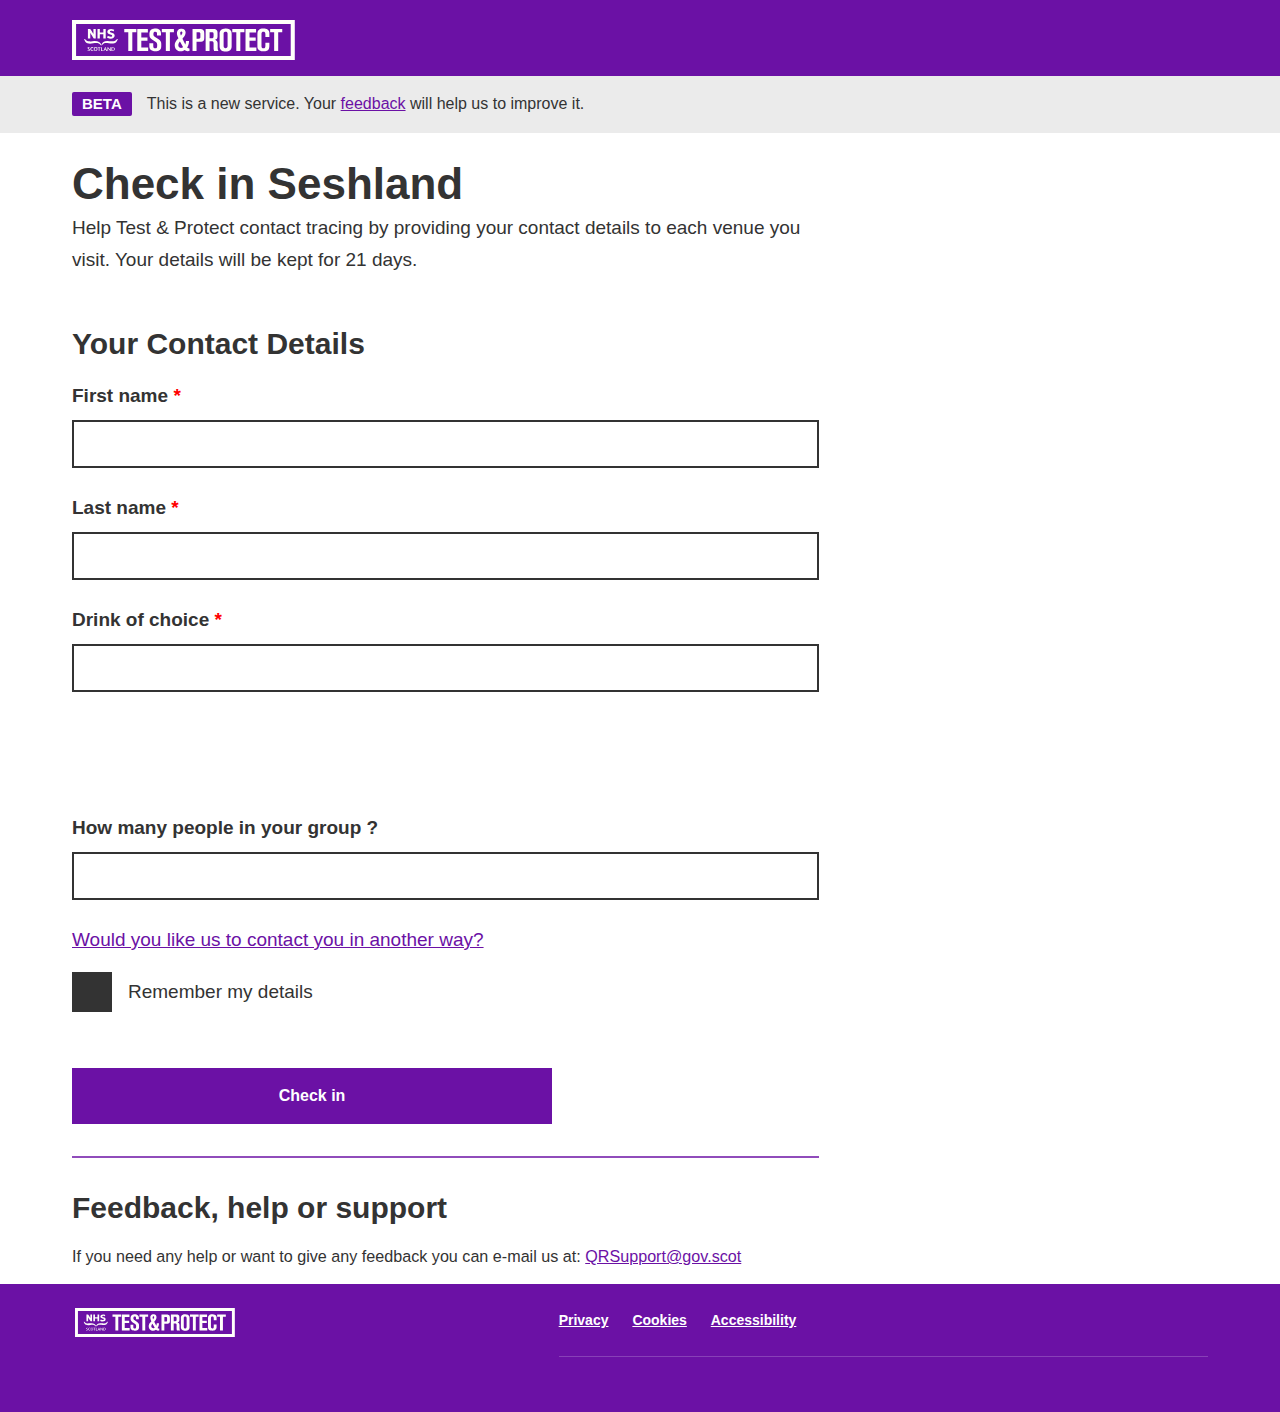
==== checkin.html @ ddc1c9f0 "added stupid jumpscare covid checkin app thing using checkin.scot design" ====
<!DOCTYPE html>
<html lang="en">

<head xml:lang="en">
    <meta charset="UTF-8">
    <title>Create - QRPublicFrontEnd</title>

    <meta name="description" content="">
    <meta http-equiv="X-UA-Compatible" content="IE=edge">

    <meta name="description" content="Help prevent the spread of Covid-19 by using our QR codes to register yourself at the locations you visit.">
    <link rel="canonical" href="https://checkin.scot/" />


    <!--Open Graph Meta-->
    <meta property="og:title" content="checkin.scot">
    <meta property="og:description" content="Help prevent the spread of Covid-19 by using our QR codes to register yourself at the locations you visit.">
    <meta property="og:image" content=":~/images/check-in-social.jpg">
    <meta property="og:url" content="https://checkin.scot/">


    <!--Twitter Card Info-->
    <meta name="twitter:card" content="image">
    <meta name="twitter:title" content="checkin.scot">
    <meta name="twitter:description" content="Help prevent the spread of Covid-19 by using our QR codes to register yourself at the locations you visit.">
    <meta name="twitter:image" content="~/images/check-in-social.jpg">

    <link rel="stylesheet" href="css/demo.css" type="text/css">
    <link rel="stylesheet" href="css/fonts.css" type="text/css">
    <link rel="stylesheet" href="css/main.css" type="text/css">

    <meta name="viewport" content="width=device-width, initial-scale=1">
    <meta name="build-version" content="1.0.5">

    <link rel="shortcut icon" type="image/x-icon" href="/favicon.ico">
    <link rel="apple-touch-icon" sizes="180x180" href="/images/icons/logo/apple-touch-icon.png">
    <link rel="icon" type="image/png" sizes="32x32" href="/images/icons/logo/favicon-32x32.png">
    <link rel="icon" type="image/png" sizes="16x16" href="/images/icons/logo/favicon-16x16.png">
    <meta name="theme-color" content="#ffffff">

    <link rel="stylesheet" href="/css/intlTelInput.css" type="text/css">
    

    <!--[if lt IE 9]>
    <script src="/js/html5shiv.js"></script>
    <script src="/js/respond.js"></script>
    <![endif]-->
    <script src="/js/svgxuse.js"></script>
    <script src="/js/jquery-3.5.1.min.js" crossorigin="anonymous"></script>

    <script>
        var htmlClass = document.documentElement.getAttribute('class') || '';
        document.documentElement.setAttribute('class', (htmlClass ? htmlClass + ' ' : '') + 'js-enabled');
    </script>
</head>


<body class="article  layout--default">

    <div class="skip-links">
        <ul class="skip-links__list">
            <li class="skip-links__item"><a class="skip-links__link" href="#main-content">Skip to content</a></li>
        </ul>
    </div>

    <div class="ds_page">
        <div class="ds_page__top">


            <div id="notifications">
                <div id="cookie-notice" class="ds_notification  ds_notification--light  js-initial-cookie-content  fully-hidden" data-module="ds-notification">
                    <div class="ds_wrapper">
                        <div class="ds_notification__content">
                            <div class="ds_notification__text">
                                <p>This site uses cookies which are essential for the site to work. We also use non-essential cookies to help us improve our websites. Any data collected is anonymised. By continuing to use this site, you agree to our use of cookies.</p>
                            </div>

                            <div class="ds_notification__actions">
                                <button class="ds_button  ds_button--small  js-accept-cookies" data-banner="banner-cookie-accept">Accept cookies</button>
                                <a href="https://www.mygov.scot/cookies/" class="ds_button  ds_button--small  ds_button--secondary" data-banner="banner-cookie-settings">Cookie settings</a>
                            </div>
                        </div>
                    </div>
                </div>

                <div id="cookie-confirm" class="ds_notification  ds_notification--positive  ds_reversed  js-confirm-cookie-content  fully-hidden" data-module="ds-notification">
                    <div class="ds_wrapper">
                        <div class="ds_notification__content">
                            <div class="ds_notification__text">
                                <p>Your cookie settings have been saved.</p>
                            </div>
                        </div>
                    </div>
                </div>

            </div>

            <header class="ds_site-header  ds_site-header" role="banner">
                <div class="ds_site-header__top">
                    <div class="ds_wrapper">
                        <div class="ds_site-header__content">
                            <div class="ds_site-branding">
                                <a data-header="header-logo" class="ds_site-branding__logo  ds_site-branding__link" href="/">
                                    <img class="ds_site-branding__logo-image" alt="NHS National Services Scotland" src="assets/testprotectlogo-white.svg" onerror="this.src=&#39;~/logos/nss-logo-colour.svg;; this.onerror=null;">
                                </a>
                            </div>
                        </div>
                    </div>
                </div>

                <div class="ds_phase-banner">
                    <div class="ds_wrapper">
                        <p class="ds_phase-banner__content">
                            <strong class="ds_tag  ds_phase-banner__tag">beta</strong>
                            <span class="ds_phase-banner__text">
                                This is a new service. Your <a href="mailto:QRSupport@gov.scot" title="QRSupport@gov.scot">feedback</a> will help us to improve it.
                            </span>
                        </p>
                    </div>
                </div>

            </header>

        </div>

        <div class="ds_page__middle">

            <div id="body-wrapper" class="body-wrapper">

                <div class="ds_wrapper">
                    <main id="main-content" class="ds_layout  ds_layout--article">
                        



<div class="ds_layout__header">
    <header class="heading">
        <div class="ds_page-header">
            <span class="ds_page-header__label  ds_content-label"></span>

            <h1 class="ds_page-header__title">Check in Seshland</h1>
            <p>
                Help Test & Protect contact tracing by providing your contact details to each venue you visit.
                Your details will be kept for 21 days.
            </p>
        </div>
        <p class="ds_question  ds_question--error" style="color:#FF0000; font-weight:bold"></p>
    </header>
</div>


<div class="ds_layout__content">
    <div class="main-content">

        <h2 id="HEADING_ID">Your Contact Details</h2>

        <form id="form1" action="covid.html">
            
            <input id="VenueLinkID" name="VenueLinkID" type="hidden" value="05840666G" />
            <input id="businessName" name="businessName" type="hidden" value="" />
            <input id="hdnIsoCode" name="isoCode" type="hidden" value="" />
            <input id="hdnfullNumber" name="fullNumber" type="hidden" value="" />
            <div>
                <label class="ds_label" for="FirstName">First name <span style="color:red"> *</span></label>
                <input type="text" class="ds_input" data-val="true" data-val-length="The First name value cannot exceed 35 characters. " data-val-length-max="35" data-val-required="The First name field is required." id="FirstName" maxlength="35" name="FirstName" value="" />
                <span class="text-danger field-validation-valid" data-valmsg-for="FirstName" data-valmsg-replace="true"></span>
            </div>
            <div>
                <label class="ds_label" for="Lastname">Last name <span style="color:red"> *</span></label>
                <input type="text" class="ds_input" data-val="true" data-val-length="The Last name value cannot exceed 35 characters. " data-val-length-max="35" data-val-required="The Last name field is required." id="Lastname" maxlength="35" name="Lastname" value="" />
                <span class="text-danger field-validation-valid" style="font-weight: bold; color: red;" data-valmsg-for="Lastname" data-valmsg-replace="true"></span>
            </div>

            <div>
                <label class="ds_label" for="phone">Drink of choice <span style="color:red"> *</span></label><br>
                <input id="phone" class="ds_input" name="phone" data-val="true" data-val-required="The Phone number field is required." value="" /><br /><br />
                <span class="text-danger field-validation-valid" style="font-weight: bold; color: red;" data-valmsg-for="phone" data-valmsg-replace="true"></span>
                <span id="validPhoneNo" class="ds_question__message" style="font-weight: bold; color: red;"></span><br />
            </div>

            <div>
                <label class="ds_label" for="numberofguests">How many people in your group ?</label>
                <input type="text" class="ds_input" data-val="true" data-val-regex="Number of people in your group must be numeric and at least 1" data-val-regex-pattern="^[1-9][0-9]*$" id="numberofguests" name="numberofguests" value="" />
                <span class="text-danger field-validation-valid" style="font-weight: bold; color: red;" data-valmsg-for="numberofguests" data-valmsg-replace="true"></span>
            </div>

            <p>
                <a href="#" onclick="myFunction()">Would you like us to contact you in another way?</a>
            </p>

            <div id="addressDiv" style="display:none;">

                <h3>If you don't have an active phone number, you can provide one of the following.</h3>
                <div>
                    <label class="ds_label" for="email">Email address <span style="color:red"> *</span></label>
                    <input type="email" class="ds_input" id="email" name="email" value="" />
                    <span class="text-danger field-validation-valid" style="font-weight: bold; color: red;" data-valmsg-for="email" data-valmsg-replace="true"></span>
                </div>
                <h3>or</h3>
                <div>
                    <label class="ds_label" for="address">Home address <span style="color:red"> *</span></label>
                    <input type="text" class="ds_input" id="address" name="address" value="" />
                    <span class="text-danger field-validation-valid" style="font-weight: bold; color: red;" data-valmsg-for="address" data-valmsg-replace="true"></span>
                </div>

            </div>

            <div class="ds_field-group">
                <div class="ds_checkbox">
                    <input class="ds_checkbox__input" id="rememberDetails" name="rememberDetails" type="checkbox" data-form="checkbox-rememberDetails" checked="checked" data-val="true" data-val-required="The rememberDetails field is required." value="true" />
                    <label class="ds_checkbox__label" for="rememberDetails">Remember my details</label>
                </div>
            </div>


            <div>
                <input type="submit" id="btnSubmit" value="Check in" class="btn btn-primary ds_button--max" />
            </div>

        <div class="ds_article-aside">
            <h2>Feedback, help or support</h2>
            <p>If you need any help or want to give any feedback you can e-mail us at: <a href="mailto:QRSupport@gov.scot">QRSupport@gov.scot</a></p>
        </div> 

    </div>
</div>

<div class="ds_layout__sidebar">
</div>
                </div>
            </div>
            </main>

        </div>

        <div class="ds_page__bottom">
            <footer class="ds_site-footer  ds_reversed">
                <div class="ds_wrapper">
                    <div class="ds_site-footer__content">
                        <ul class="ds_site-footer__site-items">
                            <li class="ds_site-items__item"><a data-footer="footer-link-1" href="https://www.mygov.scot/check-in-scotland-privacy-policy/">Privacy</a></li>
                            <li class="ds_site-items__item"><a data-footer="footer-link-2" href="https://www.mygov.scot/cookies/">Cookies</a></li>
                            <li class="ds_site-items__item"><a data-footer="footer-link-3" href="https://www.mygov.scot/accessibility/">Accessibility</a></li>
                        </ul>

                        <div class="ds_site-footer__org">
                            <a data-footer="footer-logo" class="ds_site-footer__org-link" title="The Scottish Government" href="http://www.gov.scot/">
                                <img class="ds_site-footer__org-logo" src="assets/testprotectlogo-white.svg" alt="Test and Protect Logo" />
                            </a>
                        </div>
                    </div>
                </div>
            </footer>

            <div id="breakpoint-tests">
                <div id="bp-small"></div>
                <div id="bp-medium"></div>
                <div id="bp-large"></div>
                <div id="bp-xlarge"></div>
            </div>

            <script>
                window.ds_patterns = window.ds_patterns || {};

                window.ds_patterns.breakpoint = function (size) {
                    var breakElement = document.getElementById('bp-' + size);
                    return window.getComputedStyle(breakElement, null).display === 'block';
                }
            </script>
        </div>

    </div>
</body>
</html>
---- css/fonts.css ----
@font-face {
  font-family: 'latoblack';
  src: url('../fonts/lato-black-webfont.woff2') format('woff2'),
    url('../fonts/lato-black-webfont.woff') format('woff');
  font-weight: normal;
  font-style: normal;
}

@font-face {
  font-family: 'latoblack_italic';
  src: url('../fonts/lato-blackitalic-webfont.woff2') format('woff2'),
    url('../fonts/lato-blackitalic-webfont.woff') format('woff');
  font-weight: normal;
  font-style: normal;
}

@font-face {
  font-family: 'latobold';
  src: url('../fonts/lato-bold-webfont.woff2') format('woff2'),
    url('../fonts/lato-bold-webfont.woff') format('woff');
  font-weight: normal;
  font-style: normal;
}

@font-face {
  font-family: 'latobold_italic';
  src: url('../fonts/lato-bolditalic-webfont.woff2') format('woff2'),
    url('../fonts/lato-bolditalic-webfont.woff') format('woff');
  font-weight: normal;
  font-style: normal;
}

@font-face {
  font-family: 'latoitalic';
  src: url('../fonts/lato-italic-webfont.woff2') format('woff2'),
    url('../fonts/lato-italic-webfont.woff') format('woff');
  font-weight: normal;
  font-style: normal;
}

@font-face {
  font-family: 'latolight';
  src: url('../fonts/lato-light-webfont.woff2') format('woff2'),
    url('../fonts/lato-light-webfont.woff') format('woff');
  font-weight: normal;
  font-style: normal;
}

@font-face {
  font-family: 'latolight_italic';
  src: url('../fonts/lato-lightitalic-webfont.woff2') format('woff2'),
    url('../fonts/lato-lightitalic-webfont.woff') format('woff');
  font-weight: normal;
  font-style: normal;
}

@font-face {
  font-family: 'latoregular';
  src: url('../fonts/lato-regular-webfont.woff2') format('woff2'),
    url('../fonts/lato-regular-webfont.woff') format('woff');
  font-weight: normal;
  font-style: normal;
}
---- css/main.css ----
@charset "UTF-8";
/**
 * BASE STYLING
 */
/*------------------------------------*\
    DESIGN SYSTEM BASE
\*------------------------------------*/
/**
 * SETTINGS
 */
/*------------------------------------*\
    COLOUR DEFINITIONS
\*------------------------------------*/
/*------------------------------------*\
    GRID SETTINGS
\*------------------------------------*/
/*------------------------------------*\
    TRANSITION
    Variables and helpers for CSS transitions
\*------------------------------------*/
/*------------------------------------*\
    TYPE
\*------------------------------------*/
/**
 * TOOLS
 */
/*------------------------------------*\
    MIXINS
\*------------------------------------*/
/**
 * Mixin to enforce consistency on block-style links, e.g. search results,
 * category items, etc
 */
/**
 * blocklink variant
 */
/**
 * Animated underscore used on logo images
 */
/**
 * Mixin to enforce consistent margins on "block" elements, e.g. blockquotes,
 * info notes, accordions, etc
 */
/**
 * Mixin to enforce consistent open/close icons,
 * mobile section nav, accordions, etc
 */
#bp-small,
#bp-medium,
#bp-large,
#bp-xlarge {
  display: none;
}

@media (min-width: 480px) {
  #bp-small {
    display: block;
  }
}

@media (min-width: 768px) {
  #bp-medium {
    display: block;
  }
}

@media (min-width: 992px) {
  #bp-large {
    display: block;
  }
}

@media (min-width: 1200px) {
  #bp-xlarge {
    display: block;
  }
}
/**
 * GENERIC
 */
/*! normalize.css v3.0.3 | MIT License | github.com/necolas/normalize.css */
/**
 * 1. Set default font family to sans-serif.
 * 2. Prevent iOS and IE text size adjust after device orientation change,
 *    without disabling user zoom.
 */
html {
  font-family: sans-serif;
  /* 1 */
  -ms-text-size-adjust: 100%;
  /* 2 */
  -webkit-text-size-adjust: 100%;
  /* 2 */
}

/**
 * Remove default margin.
 */
body {
  margin: 0;
}

/* HTML5 display definitions
   ========================================================================== */
/**
 * Correct `block` display not defined for any HTML5 element in IE 8/9.
 * Correct `block` display not defined for `details` or `summary` in IE 10/11
 * and Firefox.
 * Correct `block` display not defined for `main` in IE 11.
 */
article,
aside,
details,
figcaption,
figure,
footer,
header,
hgroup,
main,
menu,
nav,
section,
summary {
  display: block;
}

/**
 * 1. Correct `inline-block` display not defined in IE 8/9.
 * 2. Normalize vertical alignment of `progress` in Chrome, Firefox, and Opera.
 */
audio,
canvas,
progress,
video {
  display: inline-block;
  /* 1 */
  vertical-align: baseline;
  /* 2 */
}

/**
 * Prevent modern browsers from displaying `audio` without controls.
 * Remove excess height in iOS 5 devices.
 */
audio:not([controls]) {
  display: none;
  height: 0;
}

/**
 * Address `[hidden]` styling not present in IE 8/9/10.
 * Hide the `template` element in IE 8/9/10/11, Safari, and Firefox < 22.
 */
[hidden],
template {
  display: none;
}

/* Links
   ========================================================================== */
/**
 * Remove the gray background color from active links in IE 10.
 */
a {
  background-color: transparent;
}

/**
 * Improve readability of focused elements when they are also in an
 * active/hover state.
 */
a:active,
a:hover {
  outline: 0;
}

/* Text-level semantics
   ========================================================================== */
/**
 * Address styling not present in IE 8/9/10/11, Safari, and Chrome.
 */
abbr[title] {
  text-decoration: none;
}

/**
 * Address style set to `bolder` in Firefox 4+, Safari, and Chrome.
 */
b,
strong {
  font-weight: bold;
}

/**
 * Address styling not present in Safari and Chrome.
 */
dfn {
  font-style: italic;
}

/**
 * Address variable `h1` font-size and margin within `section` and `article`
 * contexts in Firefox 4+, Safari, and Chrome.
 */
h1 {
  font-size: 2em;
  margin: 0.67em 0;
}

/**
 * Address styling not present in IE 8/9.
 */
mark {
  background: #ff0;
  color: #000;
}

/**
 * Address inconsistent and variable font size in all browsers.
 */
small {
  font-size: 80%;
}

/**
 * Prevent `sub` and `sup` affecting `line-height` in all browsers.
 */
sub,
sup {
  font-size: 75%;
  line-height: 0;
  position: relative;
  vertical-align: baseline;
}

sup {
  top: -0.5em;
}

sub {
  bottom: -0.25em;
}

/* Embedded content
   ========================================================================== */
/**
 * Remove border when inside `a` element in IE 8/9/10.
 */
img {
  border: 0;
}

/**
 * Correct overflow not hidden in IE 9/10/11.
 */
svg:not(:root) {
  overflow: hidden;
}

/* Grouping content
   ========================================================================== */
/**
 * Address margin not present in IE 8/9 and Safari.
 */
figure {
  margin: 1em 40px;
}

/**
 * Address differences between Firefox and other browsers.
 */
hr {
  box-sizing: content-box;
  height: 0;
}

/**
 * Contain overflow in all browsers.
 */
pre {
  overflow: auto;
}

/**
 * Address odd `em`-unit font size rendering in all browsers.
 */
code,
kbd,
pre,
samp {
  font-family: monospace;
  font-size: 1em;
}

/* Forms
   ========================================================================== */
/**
 * Known limitation: by default, Chrome and Safari on OS X allow very limited
 * styling of `select`, unless a `border` property is set.
 */
/**
 * 1. Correct color not being inherited.
 *    Known issue: affects color of disabled elements.
 * 2. Correct font properties not being inherited.
 * 3. Address margins set differently in Firefox 4+, Safari, and Chrome.
 */
button,
input,
optgroup,
select,
textarea {
  color: inherit;
  /* 1 */
  font: inherit;
  /* 2 */
  margin: 0;
  /* 3 */
}

/**
 * Address `overflow` set to `hidden` in IE 8/9/10/11.
 */
button {
  overflow: visible;
}

/**
 * Address inconsistent `text-transform` inheritance for `button` and `select`.
 * All other form control elements do not inherit `text-transform` values.
 * Correct `button` style inheritance in Firefox, IE 8/9/10/11, and Opera.
 * Correct `select` style inheritance in Firefox.
 */
button,
select {
  text-transform: none;
}

/**
 * 1. Avoid the WebKit bug in Android 4.0.* where (2) destroys native `audio`
 *    and `video` controls.
 * 2. Correct inability to style clickable `input` types in iOS.
 * 3. Improve usability and consistency of cursor style between image-type
 *    `input` and others.
 */
button,
html input[type='button'],
input[type='reset'],
input[type='submit'] {
  -webkit-appearance: button;
  /* 2 */
  cursor: pointer;
  /* 3 */
}

/**
 * Re-set default cursor for disabled elements.
 */
button[disabled],
html input[disabled] {
  cursor: default;
}

/**
 * Remove inner padding and border in Firefox 4+.
 */
button::-moz-focus-inner,
input::-moz-focus-inner {
  border: 0;
  padding: 0;
}

/**
 * Address Firefox 4+ setting `line-height` on `input` using `!important` in
 * the UA stylesheet.
 */
input {
  line-height: normal;
}

/**
 * It's recommended that you don't attempt to style these elements.
 * Firefox's implementation doesn't respect box-sizing, padding, or width.
 *
 * 1. Address box sizing set to `content-box` in IE 8/9/10.
 * 2. Remove excess padding in IE 8/9/10.
 */
input[type='checkbox'],
input[type='radio'] {
  box-sizing: border-box;
  /* 1 */
  padding: 0;
  /* 2 */
}

/**
 * Fix the cursor style for Chrome's increment/decrement buttons. For certain
 * `font-size` values of the `input`, it causes the cursor style of the
 * decrement button to change from `default` to `text`.
 */
input[type='number']::-webkit-inner-spin-button,
input[type='number']::-webkit-outer-spin-button {
  height: auto;
}

/**
 * 1. Address `appearance` set to `searchfield` in Safari and Chrome.
 * 2. Address `box-sizing` set to `border-box` in Safari and Chrome.
 */
input[type='search'] {
  -webkit-appearance: textfield;
  /* 1 */
  box-sizing: content-box;
  /* 2 */
}

/**
 * Remove inner padding and search cancel button in Safari and Chrome on OS X.
 * Safari (but not Chrome) clips the cancel button when the search input has
 * padding (and `textfield` appearance).
 */
input[type='search']::-webkit-search-cancel-button,
input[type='search']::-webkit-search-decoration {
  -webkit-appearance: none;
}

/**
 * Define consistent border, margin, and padding.
 */
fieldset {
  border: 1px solid #c0c0c0;
  margin: 0 2px;
  padding: 0.35em 0.625em 0.75em;
}

/**
 * 1. Correct `color` not being inherited in IE 8/9/10/11.
 * 2. Remove padding so people aren't caught out if they zero out fieldsets.
 */
legend {
  border: 0;
  /* 1 */
  padding: 0;
  /* 2 */
}

/**
 * Remove default vertical scrollbar in IE 8/9/10/11.
 */
textarea {
  overflow: auto;
}

/**
 * Don't inherit the `font-weight` (applied by a rule above).
 * NOTE: the default cannot safely be changed in Chrome and Safari on OS X.
 */
optgroup {
  font-weight: bold;
}

/* Tables
   ========================================================================== */
/**
 * Remove most spacing between table cells.
 */
table {
  border-collapse: collapse;
  border-spacing: 0;
}

td,
th {
  padding: 0;
}

/*------------------------------------*\
    RESET (INUITCSS)
\*------------------------------------*/
/**
 * As well as using normalize.css, it is often advantageous to remove all
 * margins from certain elements.
 */
body,
h1,
h2,
h3,
h4,
h5,
h6,
p,
blockquote,
pre,
dl,
dd,
ol,
ul,
form,
fieldset,
legend,
figure,
table,
th,
td,
caption,
hr {
  margin: 0;
  padding: 0;
}

/**
 * Give a help cursor to elements that give extra info on `:hover`.
 */
abbr[title],
dfn[title] {
  cursor: help;
}

/**
 * Remove underlines from potentially troublesome elements.
 */
u,
ins {
  text-decoration: none;
}

/**
 * Apply faux underlines to inserted text via `border-bottom`.
 */
ins {
  border-bottom: 1px solid;
}

/*------------------------------------*\
    BOX-SIZING (INUITCSS)
\*------------------------------------*/
/**
 * Set the global `box-sizing` state to `border-box`.
 *
 * css-tricks.com/inheriting-box-sizing-probably-slightly-better-best-practice
 * paulirish.com/2012/box-sizing-border-box-ftw
 */
html {
  box-sizing: border-box;
}

*,
*::before,
*::after {
  box-sizing: inherit;
}

/**
 * HELPERS
 */
/*------------------------------------*\
    MARGIN MODIFIERS
\*------------------------------------*/
.ds_no-margin {
  margin: 0 !important;
}

.ds_no-margin--top {
  margin-top: 0 !important;
}

.ds_no-margin--right {
  margin-right: 0 !important;
}

.ds_no-margin--bottom {
  margin-bottom: 0 !important;
}

.ds_no-margin--left {
  margin-left: 0 !important;
}

.ds_no-margin--vertical {
  margin-bottom: 0 !important;
  margin-top: 0 !important;
}

.ds_no-margin--horizontal {
  margin-left: 0 !important;
  margin-right: 0 !important;
}

/*------------------------------------*\
    VISIBILITY
\*------------------------------------*/
.visually-hidden {
  clip: rect(1px 1px 1px 1px);
  /* IE6, IE7 */
  clip: rect(1px, 1px, 1px, 1px);
  height: 1px;
  width: 1px;
  overflow: hidden;
  position: absolute !important;
}

.fully-hidden {
  display: none !important;
}

/*------------------------------------*\
    WRAPPERS
\*------------------------------------*/
.ds_wrapper {
  margin: 0 auto;
  padding: 0 16px;
  width: 100%;
}

.ds_wrapper--no-overflow {
  overflow: hidden;
}

@media (min-width: 768px) {
  .ds_wrapper {
    width: 736px;
  }
}

@media (min-width: 992px) {
  .ds_wrapper {
    width: 968px;
  }
}

@media (min-width: 1200px) {
  .ds_wrapper {
    width: 1168px;
  }
}
/**
 * TYPE
 */
/*------------------------------------*\
    BODY
\*------------------------------------*/
html {
  font-size: 16px;
}

body {
  background: #ffffff;
  color: #333333;
  font-family: Roboto, 'Helvetica Neue', Helvetica, Arial, sans-serif;
  font-style: normal;
  font-weight: normal;
  -webkit-font-smoothing: antialiased;
  line-height: 24px;
  margin: 0;
  text-rendering: optimizeLegibility;
}

@media (min-width: 768px) {
  html {
    font-size: 19px;
  }

  body {
    line-height: 32px;
  }
}
/*------------------------------------*\
    HEADINGS
\*------------------------------------*/
h1,
.alpha {
  font-family: 'latoregular', Helvetica, Arial, Sans-Serif;
  font-size: 30px;
  font-weight: 700;
  line-height: 40px;
  margin-bottom: 32px;
  text-rendering: optimizeLegibility;
}

@media (min-width: 768px) {
  h1,
  .alpha {
    font-size: 44px;
  }
}

h2,
h3,
h4,
.beta,
.gamma,
.delta {
  font-family: 'latoregular', Helvetica, Arial, Sans-Serif;
  font-weight: 700;
  text-rendering: optimizeLegibility;
}

h2,
.beta {
  font-size: 22px;
  line-height: 32px;
  margin-bottom: 8px;
}

@media (min-width: 768px) {
  h2,
  .beta {
    font-size: 30px;
  }
}

h2:not(:first-child),
.beta:not(:first-child) {
  margin-top: 32px;
}

h3,
.gamma {
  font-size: 19px;
  line-height: 24px;
  margin-bottom: 8px;
}

@media (min-width: 768px) {
  h3,
  .gamma {
    font-size: 22px;
  }
}

h3:not(:first-child),
.gamma:not(:first-child) {
  margin-top: 24px;
}

h4,
.delta {
  font-size: 16px;
  line-height: 24px;
}

@media (min-width: 768px) {
  h4,
  .delta {
    font-size: 19px;
  }
}

h5,
.epsilon {
  font-size: 14px;
  font-weight: 700;
  line-height: 24px;
}

@media (min-width: 768px) {
  h5,
  .epsilon {
    font-size: 16px;
  }
}

@media (min-width: 768px) {
  h1,
  .alpha {
    line-height: 56px;
  }

  h2,
  .beta {
    line-height: 40px;
    margin-bottom: 16px;
  }

  h2:not(:first-child),
  .beta:not(:first-child) {
    margin-top: 40px;
  }

  h3,
  .gamma {
    line-height: 32px;
  }
}
/*------------------------------------*\
    LEADER
\*------------------------------------*/
.ds_leader {
  font-size: 19px;
  font-weight: 300;
  line-height: 32px;
  margin-bottom: 32px;
}

@media (min-width: 768px) {
  .ds_leader {
    font-size: 24px;
  }
}

.ds_leader--first-paragraph {
  font-size: inherit;
  font-weight: inherit;
  line-height: inherit;
  margin-bottom: inherit;
}

.ds_leader--first-paragraph > p:first-child {
  font-size: 19px;
  font-weight: 300;
  margin-bottom: 32px;
}

@media (min-width: 768px) {
  .ds_leader--first-paragraph > p:first-child {
    font-size: 24px;
  }
}

@media (min-width: 768px) {
  .ds_leader {
    line-height: 40px;
    margin-bottom: 40px;
  }

  .ds_leader--first-paragraph {
    font-size: inherit;
    font-weight: inherit;
    line-height: inherit;
    margin-bottom: inherit;
  }

  .ds_leader--first-paragraph > p:first-child {
    line-height: 40px;
    margin-bottom: 40px;
  }
}
/*------------------------------------*\
    LINKS
\*------------------------------------*/
a,
.ds_link {
  /*color: #0065bd;*/
  color: rgb(107, 17, 165);
  text-decoration: underline;
  outline: 2px solid transparent;
  transition: color 0.2s, background-color 0.2s, outline 0.2s;
}

a:hover,
.ds_link:hover {
  background-color: #d9effc;
  color: #00437e;
  outline: 2px solid #d9effc;
  transition-duration: 0.2s;
}

a:focus,
.ds_link:focus {
  background-color: #fdd522;
  box-shadow: -2px 5px #333333, 2px 5px #333333;
  color: #333333;
  outline: 2px solid #fdd522;
  outline-offset: 0;
  text-decoration: none;
  transition-duration: 0s;
}

a > svg,
.ds_link > svg {
  fill: currentColor;
}

.ds_link {
  background: transparent;
  border: 0;
  display: inline;
  margin: 0;
  padding: 0;
}

.ds_reversed a,
.ds_reversed .ds_link {
  color: currentColor;
}

.ds_reversed a:focus,
.ds_reversed .ds_link:focus {
  color: #333333;
}

.ds_reversed a:hover,
.ds_reversed .ds_link:hover {
  color: #00437e;
}

a[disabled] {
  pointer-events: none;
}

h1 a,
h2 a,
h3 a,
h4 a {
  text-decoration: none;
}

h1 a:hover,
h2 a:hover,
h3 a:hover,
h4 a:hover {
  text-decoration: underline;
}

/*------------------------------------*\
    LISTS
\*------------------------------------*/
.ds_no-bullets {
  list-style-type: none;
  margin-left: 0;
}

/*------------------------------------*\
    SMALL
\*------------------------------------*/
small,
.ds_small {
  font-size: 14px;
}

@media (min-width: 768px) {
  small,
  .ds_small {
    font-size: 16px;
  }
}

.ds_tiny {
  font-size: 12px;
}

@media (min-width: 768px) {
  .ds_tiny {
    font-size: 14px;
  }
}

/*------------------------------------*\
    $BASE SPACING
\*------------------------------------*/
/**
 * Based on the super fantastic work shown here: csswizardry.com/2012/06/single-direction-margin-declarations
 */
/**
 * Elements
 */
h1,
h2,
h3,
h4,
h5,
h6,
ul,
ol,
dl,
blockquote,
p,
address,
table,
fieldset,
figure,
pre {
  margin: 0 0 16px;
}

/**
 * `hr` elements only take up a few pixels, so we need to give them special
 * treatment regarding vertical rhythm.
 */
hr {
  margin: 0 0 16px;
}

/**
 * Where `margin-left` is concerned we want to try and indent certain elements
 * by a consistent amount. Define that amount once, here.
 */
ul,
ol,
dd {
  margin-left: 24px;
}

li {
  margin-bottom: 8px;
}

/**
 * ELEMENTS
 */
/*------------------------------------*\
    ICON
\*------------------------------------*/
.ds_icon {
  width: 100%;
  height: 100%;
  fill: currentColor;
}

/*------------------------------------*\
    ABBREVIATIONS
    Improved display of abbreviation styling with better readability than browser default
\*------------------------------------*/
/*
 * [1] consider limiting this in scope to <article> elements or some other containing element to
 * reduce risk of unintended side-effects
 * [2] only apply this if there is a title attribute
 */
/* [1] */
abbr[title],
acronym[title] {
  /* [2] */
  position: relative;
  text-decoration: none;
}

abbr[title]::after,
acronym[title]::after {
  border-bottom: 1px dotted currentColor;
  content: '';
  left: 0;
  position: absolute;
  right: 0;
  top: calc(100% - 2px);
}

/*------------------------------------*\
    ADDRESS
\*------------------------------------*/
address {
  font-style: normal;
}

/*------------------------------------*\
    BUTTONS
\*------------------------------------*/
button,
input[type='button'],
input[type='submit'],
.ds_button {
  background: rgb(107, 17, 165);
  border: 0;
  border-radius: 0;
  color: #ffffff;
  cursor: pointer;
  display: inline-block;
  font-size: 14px;
  font-weight: 700;
  line-height: 24px;
  outline-width: 0;
  padding: 16px;
  text-align: center;
  text-decoration: none;
  transition: background-color 0.2s;
  margin-top: 32px;
  margin-bottom: 32px;
}

@media (min-width: 768px) {
  button,
  input[type='button'],
  input[type='submit'],
  .ds_button {
    font-size: 16px;
  }
}

button:hover,
button:focus,
input[type='button']:hover,
input[type='button']:focus,
input[type='submit']:hover,
input[type='submit']:focus,
.ds_button:hover,
.ds_button:focus {
  outline-width: 0;
}

button:hover,
input[type='button']:hover,
input[type='submit']:hover,
.ds_button:hover {
  background-color: rgb(144, 76, 187);
  color: #ffffff;
  transition-duration: 0.2s;
}

button:focus,
input[type='button']:focus,
input[type='submit']:focus,
.ds_button:focus {
  background-color: rgb(144, 76, 187);
  box-shadow: 0 3px #333333;
  color: #ffffff;
  outline-color: #fdd522;
  transition-duration: 0s;
}

button .ds_icon,
input[type='button'] .ds_icon,
input[type='submit'] .ds_icon,
.ds_button .ds_icon {
  pointer-events: none;
}

button[disabled],
input[type='button'][disabled],
input[type='submit'][disabled],
.ds_button[disabled] {
  background-color: #727272;
  box-shadow: none;
  color: #ffffff;
  font-weight: 400;
  outline: none;
  pointer-events: none;
}

.ds_reversed .ds_button {
  background-color: #ffffff;
  color: #0065bd;
}

.ds_reversed .ds_button:focus,
.ds_reversed .ds_button:hover:focus {
  background-color: #fdd522;
}

.ds_reversed .ds_button:hover {
  background-color: #d9effc;
}

.ds_reversed .ds_button--secondary {
  background-color: transparent;
  border-color: currentColor;
  color: #ffffff;
}

.ds_reversed .ds_button--secondary:hover:not(:focus) {
  background-color: rgba(0, 101, 189, 0.3);
  color: #ffffff;
}

.ds_button--secondary {
  background-color: #ffffff;
  color: #0065bd;
  outline: 2px solid currentColor;
  outline-offset: -2px;
}

.ds_button--secondary:hover:not(:focus) {
  background-color: #d9effc;
  color: #00437e;
}

.ds_button--cancel {
  background-color: #ffffff;
  color: #333333;
  outline: 2px solid currentColor;
  outline-offset: -2px;
}

.ds_button--cancel:hover:not(:focus) {
  background-color: #ebebeb;
  color: #333333;
}

.ds_button--small {
  font-size: 14px;
  padding-top: 10px;
  padding-bottom: 11px;
}

@media (min-width: 768px) {
  .ds_button--small {
    font-size: 16px;
  }
}

.ds_button--fixed {
  width: 200px;
}

.ds_button--fixed.ds_button--small {
  width: 160px;
}

.ds_button--max {
  max-width: 480px;
  width: 100%;
}

.ds_button-group {
  margin-top: 32px;
  margin-bottom: 32px;
}

.ds_button-group > .ds_button {
  margin: 0 0 24px;
}

.ds_button-group > .ds_button:last-child {
  margin-bottom: 0;
}

.ds_button--has-icon {
  padding-right: calc(48px + 16px);
  position: relative;
}

.ds_button--has-icon > .ds_icon {
  bottom: 0;
  padding: 10px 10px 11px 11px;
  position: absolute;
  right: 0;
  top: 0;
  width: 48px;
}

.ds_button--has-icon--left {
  padding-left: calc(48px + 16px);
  padding-right: 16px;
}

.ds_button--has-icon--left > .ds_icon {
  left: 0;
  right: auto;
}

.ds_button--small.ds_button--has-icon {
  padding-right: calc(16px + 16px);
}

.ds_button--small.ds_button--has-icon--left {
  padding-right: 16px;
  padding-left: calc(16px + 16px);
}

.ds_button--small.ds_button--has-icon > .ds_icon {
  height: 40px;
  padding: 10px;
  width: 40px;
}

.ds_button--icon-only {
  height: 48px;
  padding: 10px 10px 11px 11px;
  width: 48px;
}

.ds_button--icon-only.ds_button--small {
  height: 40px;
  padding: 10px;
  width: 40px;
}

/*------------------------------------*\
    LAYOUT
\*------------------------------------*/
.ds_layout {
  margin-right: -32px;
  overflow: hidden;
  margin-bottom: 91px;
}

.ds_layout > *[class] {
  margin-right: 32px;
}

@supports (display: grid) {
  .ds_layout {
    display: grid;
    grid-gap: 0 32px;
    margin-right: 0;
    overflow: visible;
  }

  .ds_layout > *[class] {
    margin-left: 0;
    margin-right: 0;
    width: auto;
  }
}

.ds_layout__content img,
.ds_layout__partner img {
  max-width: 100%;
}

@media (min-width: 768px) {
  .ds_layout__feedback {
    clear: left;
    width: calc(100% * 0.66667 - 32px);
  }

  .ds_layout--article .ds_layout__header {
    float: left;
    width: calc(100% * 0.66667 - 32px);
  }

  .ds_layout--article .ds_layout__partner {
    float: left;
    width: calc(100% * 0.33333 - 32px);
  }

  .ds_layout--article .ds_layout__content {
    clear: left;
  }

  .ds_layout--guide .ds_layout__header {
    float: left;
    width: calc(100% * 0.66667 - 32px);
  }

  .ds_layout--guide .ds_layout__partner {
    float: left;
    width: calc(100% * 0.33333 - 32px);
  }

  .ds_layout--guide .ds_layout__navigation {
    clear: left;
    width: calc(100% * 0.75 - 32px);
  }

  .ds_layout--guide .ds_layout__content {
    float: left;
    width: calc(100% * 0.75 - 32px);
  }

  .ds_layout--guide .ds_layout__sidebar {
    float: left;
    width: calc(100% * 0.25 - 32px);
  }

  .ds_layout--guide .ds_layout__feedback {
    margin-left: calc(100% * 0.25);
    width: calc(100% * 0.75 - 32px);
  }

  .ds_layout--category-list .ds_layout__list {
    width: calc(100% * 0.66667 - 32px);
  }

  .ds_layout--category-list .ds_layout__grid {
    width: calc(100% * 1 - 32px);
  }

  .ds_layout--search-results .ds_layout__content {
    width: calc(100% * 0.66667 - 32px);
  }

  .ds_layout--search-results .ds_layout__list {
    width: calc(100% * 0.83333 - 32px);
  }
}

@media (min-width: 992px) {
  .layout--article .ds_layout__content {
    clear: left;
    float: left;
    width: calc(100% * 0.66667 - 32px);
  }

  .layout--article .ds_layout__sidebar {
    float: left;
    margin-left: calc(100% * 0.08333);
    width: calc(100% * 0.25 - 32px);
  }

  .layout--guide .ds_layout__content {
    width: calc(100% * 0.66667 - 32px);
  }

  .layout--guide .ds_layout__sidebar {
    float: left;
    margin-left: calc(100% * 0.08333);
    width: calc(100% * 0.25 - 32px);
  }

  .layout--guide .ds_layout__feedback {
    width: calc(100% * 0.66667 - 32px);
  }

  .layout--search-results .ds_layout__list {
    width: calc(100% * 0.66667 - 32px);
  }
}

@supports (display: grid) {
  /**
   * GRID KEY
   * c: content
   * f: feedback
   * h: header
   * l: list (e.g. category items, search results)
   * n: navigation (e.g. subpages of a publication or guide)
   * p: partner branding
   * s: sidebar
   */
  body .ds_layout > *[class] {
    margin-left: 0;
    margin-right: 0;
    width: auto;
  }

  .ds_layout {
    grid-template-columns: repeat(2, 1fr);
    grid-template-rows: auto 1fr;
    grid-template-areas: 'h h' 'p p' 's s' 'c c' 'f f';
    margin-right: 0;
    margin-bottom: 0;
  }

  .ds_layout__content {
    grid-area: c;
  }

  .ds_layout__feedback {
    grid-area: f;
  }

  .ds_layout__header {
    grid-area: h;
  }

  .ds_layout__list {
    grid-area: l;
  }

  .ds_layout__grid {
    grid-area: g;
  }

  .ds_layout__navigation {
    grid-area: n;
  }

  .ds_layout__partner {
    grid-area: p;
    align-self: start;
  }

  .ds_layout__sidebar {
    grid-area: s;
  }

  .ds_layout--category-list {
    grid-template-areas: 'h h' 'c c' 'l l' 'g g' 'f f';
  }

  .ds_layout--guide {
    grid-template-areas: 'h h' 'p p' 'n n' 'c c' 's s' 'f f';
  }

  @media (min-width: 480px) {
    .ds_layout {
      grid-template-columns: repeat(6, 1fr);
      grid-template-areas: 'h h h h h h' 'p p p p p p' 's s s s s s' 'c c c c c c' 'f f f f f f';
    }

    .ds_layout--category-list {
      grid-template-areas: 'h h h h h h' 'c c c c c c' 'l l l l l l' 'g g g g g g' 'f f f f f f';
    }

    .ds_layout--guide {
      grid-template-areas: 'h h h h h h' 'p p p p p p' 'n n n n n n' 'c c c c c c' 's s s s s s' 'f f f f f f';
    }
  }

  @media (min-width: 768px) {
    .ds_layout {
      grid-template-columns: repeat(12, 1fr);
    }

    .ds_layout--article {
      grid-template-areas: 'h h h h h h h h p p p p' 's s s s s s s s s s s s' 'c c c c c c c c c c c c' 'f f f f f f f f . . . .';
    }

    .ds_layout--guide {
      grid-template-areas: 'h h h h h h h h p p p p' 'h h h h h h h h . q q q' 'n n n n n n n n . q q q' 'c c c c c c c c . s s s' 'f f f f f f f f . . . .';
    }

    .ds_layout--category-list {
      grid-template-areas: 'h h h h h h h h h h h h' 'c c c c c c c c c c c c' 'l l l l l l l l . . . .' 'g g g g g g g g g g g g' 'f f f f f f f f . . . .';
    }

    .ds_layout--search-results {
      grid-template-areas: 'h h h h h h h h h h h h' 'c c c c c c c c . . . .' 'l l l l l l l l l l . .';
    }
  }

  @media (min-width: 992px) {
    .ds_layout--article {
      grid-template-areas: 'h h h h h h h h p p p p' 'c c c c c c c c . s s s' 'f f f f f f f f . . . .';
    }

    .ds_layout--search-results {
      grid-template-areas: 'h h h h h h h h h h h h' 'c c c c c c c c . . . .' 'l l l l l l l l . . . .';
    }
  }
}
/*------------------------------------*\
    PAGE SETUP
    anchor footer to bottom of the viewport on short pages
\*------------------------------------*/
html {
  min-height: 100%;
  position: relative;
}

.ds_page {
  min-height: calc(100vh - 360px);
  margin-bottom: 360px;
}

.ds_site-footer {
  position: absolute;
  bottom: 0;
  left: 0;
  right: 0;
}

@supports (display: grid) {
  .ds_page {
    display: grid;
    margin-bottom: 0;
    min-height: 100vh;
    grid-template: 'page-top' auto 'page-middle' 1fr 'page-bottom' auto;
  }

  .ds_page__top {
    grid-area: page-top;
  }

  .ds_page__middle {
    grid-area: page-middle;
  }

  .ds_page__bottom {
    grid-area: page-bottom;
  }

  .ds_site-footer {
    position: static;
  }
}
/*------------------------------------*\
    CATEGORY PAGE LAYOUT
\*------------------------------------*/
.ds_page__middle {
  display: grid;
  grid-template-rows: auto 1fr;
  position: relative;
}

.category-lower {
  padding-bottom: 72px;
  background: #f8f8f8;
  border-top: 1px solid #ebebeb;
  margin-top: -1px;
}

/*------------------------------------*\
    DESIGN SYSTEM FORMS
\*------------------------------------*/
/*------------------------------------*\
    FORM VARIABLES
\*------------------------------------*/
/*------------------------------------*\
    FORM MIXINS
\*------------------------------------*/
/*------------------------------------*\
    FORM ELEMENTS (base)
\*------------------------------------*/
legend {
  font-size: 19px;
  font-weight: bold;
  margin-bottom: 8px;
}

@media (min-width: 768px) {
  legend {
    font-size: 22px;
  }
}

fieldset {
  border: 0;
}

/*------------------------------------*\
    CHARACTER COUNT
\*------------------------------------*/
.ds_character-count {
  margin-top: -16px;
}

/*------------------------------------*\
    CHECKBOXES
\*------------------------------------*/
.ds_checkbox {
  margin-bottom: 24px;
  padding-left: 40px;
  position: relative;
  /**
   * [1] minimum size of radio/checkbox for WCAG AAA
   */
  /* focus */
  /* checked */
  /*
   * [1] this negative margin makes the small checkboxes/radios align left with content
   */
  /* hover */
  /* hover-focus */
  /*
   * [1] for IE11 support, use image without clip path
   */
}

.ds_checkbox__input {
  height: 44px;
  /* [1] */
  left: -2px;
  opacity: 0;
  position: absolute;
  top: -2px;
  width: 44px;
}

.ds_checkbox__label {
  display: inline-block;
  padding: 4px 32px 4px 16px;
}

.ds_checkbox__label::before {
  background-color: #ffffff;
  border: 2px solid #333333;
  content: '';
  height: 40px;
  left: 0;
  position: absolute;
  width: 40px;
}

.ds_checkbox__label::after {
  content: '';
  position: absolute;
  bottom: calc(100% - 40px);
  left: 0;
  right: calc(100% - 40px);
  opacity: 0;
}

.ds_checkbox__label::before,
.ds_checkbox__label::after {
  top: -4px;
}

@media (min-width: 768px) {
  .ds_checkbox__label::before,
  .ds_checkbox__label::after {
    top: 0;
  }
}

.ds_checkbox__input:focus + .ds_checkbox__label::before {
  border-width: 4px;
  box-shadow: 0 0 0 3px #fdd522;
}

.ds_checkbox__input:checked + .ds_checkbox__label::before {
  border-color: #333333;
}

.ds_checkbox__input:checked + .ds_checkbox__label::after {
  opacity: 1;
}

.ds_checkbox--small {
  margin-bottom: 16px;
  margin-left: -8px;
  /* [1] */
}

.ds_checkbox--small .ds_checkbox__label::before {
  height: 24px;
  left: 8px;
  top: 8px;
  width: 24px;
}

.ds_checkbox--small .ds_checkbox__label::after {
  bottom: calc(100% - 30px);
  left: 10px;
  right: calc(100% - 30px);
  top: 10px;
}

.ds_checkbox--small .ds_checkbox__input:hover + .ds_checkbox__label::before {
  box-shadow: 0 0 0 11px #ccc;
}

.ds_checkbox--small
  .ds_checkbox__input:hover:focus
  + .ds_checkbox__label::before {
  box-shadow: 0 0 0 3px #fdd522, 0 0 0 11px #b1b4b6;
}

.ds_checkbox > .ds_hint-text {
  padding-left: 16px;
}

.ds_checkbox__label::after {
  background-image: url(/images/icons/svg/checkbox-40.svg);
  /* [1] */
}

@supports (-webkit-mask-image: url()) or (mask-image: url()) {
  .ds_checkbox {
    /* checked */
  }

  .ds_checkbox__label::after {
    background-color: #ffffff;
    background-image: none;
    -webkit-mask-image: url(/images/icons/svg/checkbox-40.svg);
    mask-image: url(/images/icons/svg/checkbox-40.svg);
  }

  .ds_checkbox__input:checked + .ds_checkbox__label::before {
    background-color: #333333;
  }

  .ds_checkbox__input:focus:checked + .ds_checkbox__label::before {
    background-color: #fdd522;
  }

  .ds_checkbox__input:focus:checked + .ds_checkbox__label::after {
    background-color: #333333;
  }
}
/*------------------------------------*\
    CURRENCY WRAPPER
\*------------------------------------*/
.ds_currency-wrapper {
  position: relative;
}

.ds_currency-wrapper::before {
  font-size: 19px;
  content: '£';
  height: 48px;
  font-weight: bold;
  line-height: 48px;
  pointer-events: none;
  position: absolute;
  text-align: center;
  top: 0;
  width: 48px;
}

@media (min-width: 768px) {
  .ds_currency-wrapper::before {
    font-size: 24px;
  }
}

.ds_currency-wrapper[data-symbol]::before {
  content: attr(data-symbol);
}

.ds_currency-wrapper > .ds_input {
  padding-left: 40px;
}

.ds_currency-wrapper > .ds_input:focus {
  padding-left: 39px;
}

/*------------------------------------*\
    $ERROR SUMMARY
\*------------------------------------*/
/* [1] compensate for border */
.ds_error-summary {
  border: 4px solid #d32205;
  padding: 20px 28px;
  /* [1] */
  margin-top: 32px;
  margin-bottom: 32px;
}

.ds_error-summary__title {
  margin-top: 0;
}

.ds_error-summary__list {
  color: #d32205;
  font-weight: bold;
  list-style-type: none;
  margin-left: 0;
}

.ds_error-summary__list a {
  color: #d32205;
}

.ds_error-summary__list a:focus {
  color: #333333;
}

.ds_error-summary__list li {
  margin-left: 0;
}

.ds_error-summary__content > :last-child {
  margin-bottom: 0;
}

.flashable {
  transition: background-color 2s;
}

.flashable--flash {
  background-color: #fdd522;
  transition-duration: 0s;
}

/*------------------------------------*\
    FIELD GROUP
\*------------------------------------*/
.ds_field-group {
  margin-top: 16px;
}

.ds_field-group--inline {
  display: flex;
  flex-direction: row;
}

.ds_field-group--inline > div:not(:last-child) {
  margin-right: 16px;
}

/*------------------------------------*\
    HINT TEXT
\*------------------------------------*/
.ds_hint-text {
  color: #727272;
  margin-bottom: 16px;
}

.ds_hint-text > * {
  margin-bottom: 8px;
}

/*------------------------------------*\
    LABEL
\*------------------------------------*/
.ds_label {
  color: #333333;
  display: inline-block;
  font-weight: bold;
  margin-bottom: 8px;
}

/*------------------------------------*\
    QUESTION BLOCK (temp)
\*------------------------------------*/
.ds_question {
  margin-bottom: 32px;
}

.ds_question--error {
  border-left: 4px solid #d32205;
  padding-left: 20px;
}

.ds_question__message {
  margin-bottom: 16px;
}

.ds_question--error .ds_question__message {
  color: #d32205;
  font-weight: bold;
}

@media (min-width: 768px) {
  .ds_question {
    margin-bottom: 48px;
  }
}
/*------------------------------------*\
    RADIO BUTTONS
\*------------------------------------*/
.ds_radio {
  margin-bottom: 24px;
  padding-left: 40px;
  position: relative;
  /**
   * [1] minimum size of radio/checkbox for WCAG AAA
   */
  /* focus */
  /* checked */
  /*
   * [1] this negative margin makes the small checkboxes/radios align left with content
   */
  /* hover */
  /* hover-focus */
  /*
   * [1] for IE11 support, use image without clip path
   */
}

.ds_radio__input {
  height: 44px;
  /* [1] */
  left: -2px;
  opacity: 0;
  position: absolute;
  top: -2px;
  width: 44px;
}

.ds_radio__label {
  display: inline-block;
  padding: 4px 32px 4px 16px;
}

.ds_radio__label::before {
  background-color: #ffffff;
  border: 2px solid #333333;
  content: '';
  height: 40px;
  left: 0;
  position: absolute;
  width: 40px;
}

.ds_radio__label::after {
  content: '';
  position: absolute;
  bottom: calc(100% - 40px);
  left: 0;
  right: calc(100% - 40px);
  opacity: 0;
}

.ds_radio__label::before,
.ds_radio__label::after {
  top: -4px;
  border-radius: 50%;
}

@media (min-width: 768px) {
  .ds_radio__label::before,
  .ds_radio__label::after {
    top: 0;
  }
}

.ds_radio__input:focus + .ds_radio__label::before {
  border-width: 4px;
  box-shadow: 0 0 0 3px #fdd522;
}

.ds_radio__input:checked + .ds_radio__label::before {
  border-color: #333333;
}

.ds_radio__input:checked + .ds_radio__label::after {
  opacity: 1;
}

.ds_radio--small {
  margin-bottom: 16px;
  margin-left: -8px;
  /* [1] */
}

.ds_radio--small .ds_radio__label::before {
  height: 24px;
  left: 8px;
  top: 8px;
  width: 24px;
}

.ds_radio--small .ds_radio__label::after {
  bottom: calc(100% - 31px);
  left: 9px;
  right: calc(100% - 31px);
  top: 9px;
}

.ds_radio--small .ds_radio__input:hover + .ds_radio__label::before {
  box-shadow: 0 0 0 11px #ccc;
}

.ds_radio--small .ds_radio__input:hover:focus + .ds_radio__label::before {
  box-shadow: 0 0 0 3px #fdd522, 0 0 0 11px #b1b4b6;
}

.ds_radio > .ds_hint-text {
  padding-left: 16px;
}

.ds_radio__label::after {
  -webkit-mask-image: url(/assets/images/icons/icons.stack.svg#radio-40);
  mask-image: url(/assets/images/icons/icons.stack.svg#radio-40);
  background-image: url(/assets/images/icons/icons.stack.svg#radio-40);
  /* [1] */
}

@supports (display: grid) {
  .ds_radio__label::after {
    background-color: #333333;
    background-image: none;
  }
}

/*------------------------------------*\
    REVEAL CONTENT
\*------------------------------------*/
.ds_reveal-content {
  display: none;
  margin-top: 16px;
  padding-left: 16px;
  position: relative;
}

.ds_reveal-content::before {
  background-color: #b3b3b3;
  bottom: 0;
  content: '';
  left: -22px;
  position: absolute;
  top: 0;
  width: 4px;
}

.ds_reveal-content > :last-child {
  margin-bottom: 0;
}

:checked ~ .ds_reveal-content {
  display: block;
}

/*------------------------------------*\
    SELECT
\*------------------------------------*/
.ds_select {
  -webkit-appearance: none;
  -moz-appearance: none;
  background-color: #ffffff;
  border-radius: 0;
  border: 0;
  bottom: 0;
  height: 44px;
  left: 0;
  padding: 8px;
  position: absolute;
  right: 0;
  width: 100%;
  top: 0;
}

.ds_select:focus {
  box-shadow: 0 0 0 1px #333333 inset;
  outline: 2px solid #fdd522;
  outline-offset: 2px;
}

.ds_select-arrow {
  background: #6b11a5;
  bottom: -2px;
  content: '';
  pointer-events: none;
  position: absolute;
  right: -2px;
  top: -2px;
  width: 48px;
}

.ds_select-arrow::before {
  bottom: 0;
  color: #ffffff;
  position: absolute;
  right: 0;
  top: 0;
  z-index: 1;
  content: '';
  display: inline-block;
  height: 16px;
  transition: transform 0.2s, top 0.2s;
  width: 16px;
  background-image: url(/assets/images/icons/icons.stack.svg#chevron-down);
  right: 16px;
  top: 16px;
}

@supports (-webkit-mask-image: url()) or (mask-image: url()) {
  .ds_select-arrow::before {
    background-color: currentColor;
    background-image: none;
    -webkit-mask-image: url(/assets/images/icons/icons.stack.svg#chevron-down);
    mask-image: url(/assets/images/icons/icons.stack.svg#chevron-down);
  }
}

.ds_select:focus + .ds_select-arrow {
  background-color: #fdd522;
}

.ds_select:focus + .ds_select-arrow::before {
  color: #333333;
}

.ds_select-wrapper {
  border: 2px solid currentColor;
  border-radius: 0;
  display: block;
  margin-bottom: 24px;
  min-height: 48px;
  padding: 0;
  position: relative;
  width: 100%;
}

.ds_select-wrapper.ds_input--error {
  min-height: 52px;
}

/*------------------------------------*\
    TEXT INPUTS
    Covers text-based INPUT elements and TEXTAREA elements
\*------------------------------------*/
.ds_input {
  border: 2px solid currentColor;
  border-radius: 0;
  display: block;
  margin-bottom: 24px;
  min-height: 48px;
  padding: 8px;
  width: 100%;
}

.ds_input:focus {
  outline: 3px solid #fdd522;
  outline-offset: 0;
  box-shadow: inset 0 0 0 2px;
}

.ds_input--error {
  border-color: #d32205;
  border-width: 4px;
  padding: 4px;
}

.ds_input--error:focus {
  border-color: currentColor;
  box-shadow: none;
}

.ds_input + .ds_input__message {
  margin-top: -16px;
}

.ds_input__message--error {
  color: #d32205;
  font-weight: 700;
}

.ds_input__wrapper {
  margin-bottom: 24px;
}

.ds_input__wrapper > .ds_input {
  float: left;
  margin-bottom: 0;
  margin-right: 8px;
}

.ds_input__wrapper > .ds_button {
  margin: 0;
}

.ds_input__wrapper--has-icon {
  display: inline-block;
  position: relative;
}

.ds_input__wrapper--has-icon > .ds_button {
  margin-top: 0;
  margin-bottom: 0;
  position: absolute;
  right: 0;
  top: 0;
}

.ds_input__wrapper--has-icon > .ds_input {
  padding-right: 56px;
}

@supports (display: flex) {
  .ds_input__wrapper {
    display: flex;
  }

  .ds_input__wrapper > * {
    float: none;
  }

  .ds_input__wrapper--has-icon > .ds_button {
    margin-left: -56px;
    position: static;
  }
}

/*
 * [1] padding + n character widths
 * [2] additional currency padding + right padding + n character widths
 */
.ds_input--fixed-2 {
  max-width: calc(16px + 2em);
  /* [1] */
}

.ds_currency-wrapper .ds_input--fixed-2 {
  max-width: calc(40px + 8px + 2em);
  /* [2] */
}

.ds_input--fixed-3 {
  max-width: calc(16px + 3em);
  /* [1] */
}

.ds_currency-wrapper .ds_input--fixed-3 {
  max-width: calc(40px + 8px + 3em);
  /* [2] */
}

.ds_input--fixed-4 {
  max-width: calc(16px + 4em);
  /* [1] */
}

.ds_currency-wrapper .ds_input--fixed-4 {
  max-width: calc(40px + 8px + 4em);
  /* [2] */
}

.ds_input--fixed-5 {
  max-width: calc(16px + 5em);
  /* [1] */
}

.ds_currency-wrapper .ds_input--fixed-5 {
  max-width: calc(40px + 8px + 5em);
  /* [2] */
}

.ds_input--fixed-10 {
  max-width: calc(16px + 10em);
  /* [1] */
}

.ds_currency-wrapper .ds_input--fixed-10 {
  max-width: calc(40px + 8px + 10em);
  /* [2] */
}

.ds_input--fixed-20 {
  max-width: calc(16px + 20em);
  /* [1] */
}

.ds_currency-wrapper .ds_input--fixed-20 {
  max-width: calc(40px + 8px + 20em);
  /* [2] */
}

.ds_input--fluid-one-quarter {
  max-width: 25%;
}

.ds_input--fluid-one-third {
  max-width: 33.33333%;
}

.ds_input--fluid-half {
  max-width: 50%;
}

.ds_input--fluid-two-thirds {
  max-width: 67.66667%;
}

.ds_input--fluid-three-quarters {
  max-width: 75%;
}

pre {
  overflow: visible;
}

code {
  box-shadow: 1px 1px 4px rgba(0, 0, 0, 0.15);
  background-color: #f8f8f8 !important;
  display: inline-block !important;
  font-size: 14px;
  border-left: 4px solid #f8f8f8;
  border-right: 4px solid #f8f8f8;
}

pre > code {
  border: 0;
  padding: 4px 8px;
}

figure {
  border: 1px solid #b3b3b3;
  box-shadow: 4px 4px #b3b3b3;
  margin-top: 32px;
  margin-bottom: 32px;
}

figure > img {
  display: block;
}

figcaption {
  background-color: #f8f8f8;
  font-size: 14px;
  padding: 4px 15px;
}

/*------------------------------------*\
    SITE PAGE LAYOUTS
\*------------------------------------*/
.ds_layout--pl-component > .ds_layout__header {
  float: left;
  width: calc(100% * 0.66667 - 32px);
}

.ds_layout--pl-component > .ds_layout__content {
  float: left;
  width: calc(100% * 0.58333 - 32px);
}

.ds_layout--pl-component > .ds_layout__sidebar {
  clear: left;
  float: left;
  width: calc(100% * 0.25 - 32px);
}

.ds_layout--pl-article > .ds_layout__header {
  float: left;
  width: calc(100% * 0.66667 - 32px);
}

.ds_layout--pl-article > .ds_layout__content {
  float: left;
  width: calc(100% * 0.58333 - 32px);
}

.ds_layout--pl-article > .ds_layout__sidebar {
  clear: left;
  float: left;
  width: calc(100% * 0.25 - 32px);
}

@supports (display: grid) {
  @media (min-width: 768px) {
    .ds_layout--pl-component {
      grid-template-areas: 's s s s h h h h h h h h' 's s s s c c c c c c c c';
    }

    .ds_layout--pl-article {
      grid-template-areas: 's s s s h h h h h h h h' 's s s s c c c c c c c c';
    }
  }

  @media (min-width: 992px) {
    .ds_layout--pl-component {
      grid-template-areas: 's s s h h h h h h h . .' 's s s c c c c c c c . .';
    }

    .ds_layout--pl-article {
      grid-template-areas: 's s s h h h h h h h . .' 's s s c c c c c c c . .';
    }
  }
}
/**
 * HELPERS
 */
@media (min-width: 768px) {
  .overflow--medium--1 {
    margin-right: -62.5px;
  }

  .overflow--medium--2 {
    margin-right: -125px;
  }

  .overflow--medium--3 {
    margin-right: -187.5px;
  }
}

@media (min-width: 992px) {
  .overflow--large--1 {
    margin-right: -80.83333px;
  }

  .overflow--large--2 {
    margin-right: -161.66667px;
  }

  .overflow--large--3 {
    margin-right: -242.5px;
  }
}

@media (min-width: 1200px) {
  .overflow--xlarge--1 {
    margin-right: -97.5px;
  }

  .overflow--xlarge--2 {
    margin-right: -195px;
  }

  .overflow--xlarge--3 {
    margin-right: -292.5px;
  }
}
/**
 * COMPONENTS FROM DESIGN SYSTEM
 */
/*------------------------------------*\
    ACCORDION
\*------------------------------------*/
.ds_accordion {
  margin-top: 32px;
  margin-bottom: 32px;
  position: relative;
}

.ds_accordion__open-all {
  display: none;
  position: absolute;
  right: 0;
  text-decoration: none;
  top: -32px;
}

h1 + .ds_accordion,
h2 + .ds_accordion,
h3 + .ds_accordion {
  margin-top: 0;
}

.ds_accordion.js-initialised .ds_accordion__open-all {
  display: block;
  margin: 0;
}

.ds_accordion-item {
  border-bottom: 1px solid #ebebeb;
  border-top: 1px solid #ebebeb;
  /* [1] subtracting the parent's border width */
}

.ds_accordion-item__header,
.ds_accordion-item__header-button {
  display: block;
  position: relative;
  transition: background-color 0.2s, outline-color 0.2s;
  z-index: 1;
  outline: 0 !important;
  background-color: #ffffff;
  color: #0065bd;
  font-size: 1rem;
  line-height: 24px;
  margin: 0;
  padding: 15px 40px 15px 16px;
  /* [1] */
  position: relative;
  text-align: left;
  width: 100%;
}

.ds_accordion-item__header:focus,
.ds_accordion-item__header-button:focus {
  background-color: #fdd522;
  box-shadow: inset 0 -3px #333333, inset 0 -3px #333333;
}

.ds_accordion-item__header:hover:not(:focus),
.ds_accordion-item__header-button:hover:not(:focus) {
  background-color: #d9effc;
}

.ds_accordion-item__header:hover:not(:focus),
.ds_accordion-item__header-button:hover:not(:focus) {
  color: #00437e;
}

.ds_accordion-item--open
  .ds_accordion-item__header-button:not(:focus):not(:hover) {
  background-color: #f8f8f8;
  color: #333333;
}

.ds_accordion-item__title {
  font-size: 1rem;
  line-height: 24px;
  margin-bottom: 0;
}

.ds_accordion-item__label {
  cursor: pointer;
  position: absolute;
  top: 0;
  left: 0;
  right: 0;
  bottom: 0;
}

.ds_accordion-item__indicator {
  content: '';
  display: inline-block;
  height: 1em;
  transition: transform 0.2s, top 0.2s;
  width: 1em;
  background-image: url(/assets/images/icons/icons.stack.svg#chevron-down);
  right: 21px;
  position: absolute;
  pointer-events: none;
  top: 18px;
}

@supports (-webkit-mask-image: url()) or (mask-image: url()) {
  .ds_accordion-item__indicator {
    background-color: currentColor;
    background-image: none;
    -webkit-mask-image: url(/assets/images/icons/icons.stack.svg#chevron-down);
    mask-image: url(/assets/images/icons/icons.stack.svg#chevron-down);
  }
}

.ds_accordion-item__body {
  display: none;
  padding: 24px 40px 40px 16px;
}

.ds_accordion-item__body > :last-child {
  margin-bottom: 0;
}

.ds_accordion-item__control:checked ~ .ds_accordion-item__body {
  display: block;
}

.ds_accordion-item__control:checked ~ .ds_accordion-item__header {
  background-color: #f8f8f8;
  color: #333333;
}

.ds_accordion-item__control:checked
  ~ .ds_accordion-item__header
  .ds_accordion-item__indicator,
.ds_accordion-item__control:checked
  ~ .ds_accordion-item__header-button
  .ds_accordion-item__indicator {
  transform: rotateZ(180deg);
}

.ds_accordion-item__control:focus ~ .ds_accordion-item__header,
.ds_accordion-item__control:focus:hover ~ .ds_accordion-item__header {
  background: #fdd522;
  box-shadow: 0 3px #333333;
  color: #333333;
  z-index: 2;
}

.ds_accordion-item + .ds_accordion-item {
  margin-top: -1px;
}

.ds_accordion.js-initialised .ds_accordion-item__body {
  max-height: 0;
  overflow: hidden;
  padding: 0 40px 0 16px;
  transition: max-height 0.2s, padding 0.2s;
}

@media (min-width: 768px) {
  .ds_accordion.js-initialised .ds_accordion-item__body {
    padding-right: 100px;
  }
}

.ds_accordion.js-initialised
  .ds_accordion-item__control:checked
  ~ .ds_accordion-item__body {
  padding-bottom: 32px;
  padding-top: 24px;
}

@media (min-width: 768px) {
  .ds_accordion-item__header,
  .ds_accordion-item__header-button,
  .ds_accordion-item__body {
    padding-right: 100px;
  }

  .ds_accordion-item__indicator {
    top: 17px;
  }
}
/*------------------------------------*\
    ARTICLE ASIDE
\*------------------------------------*/
.ds_article-aside {
  font-size: 0.85rem;
  line-height: 24px;
  padding-top: 32px;
  position: relative;
}

.ds_article-aside::before {
  background-color: rgb(144, 76, 187);
  content: '';
  height: 2px;
  left: 0;
  position: absolute;
  right: 0;
  top: 0;
}

.ds_article-aside li {
  margin-bottom: 16px;
}

/**
 * [1] default aspect ratio is 16:9
 */
.ds_aspect-box {
  position: relative;
  padding-bottom: calc(900% / 16);
  /* [1] */
}

.ds_aspect-box--square {
  padding-bottom: 100%;
}

.ds_aspect-box--43 {
  padding-bottom: calc(300% / 4);
}

.ds_aspect-box--235 {
  padding-bottom: calc(10000% / 235);
}

.ds_aspect-box__inner {
  height: 100%;
  left: 0;
  position: absolute;
  right: 0;
}

/*------------------------------------*\
    $BREADCRUMBS
\*------------------------------------*/
.ds_breadcrumbs {
  color: #727272;
  font-size: 14px;
  line-height: 24px;
  padding-left: 0;
  margin: 24px 0 16px;
}

.ds_breadcrumbs__item {
  display: inline-block;
  margin-bottom: 0;
  margin-left: 0;
  padding: 0;
}

.ds_breadcrumbs__item:not(:first-child)::before {
  content: '';
  display: inline-block;
  height: 0.5em;
  transition: transform 0.2s, top 0.2s;
  width: 0.5em;
  background-image: url(/assets/images/icons/icons.stack.svg#chevron-right);
  margin: 0 2px 1px 2px;
}

@supports (-webkit-mask-image: url()) or (mask-image: url()) {
  .ds_breadcrumbs__item:not(:first-child)::before {
    background-color: currentColor;
    background-image: none;
    -webkit-mask-image: url(/assets/images/icons/icons.stack.svg#chevron-right);
    mask-image: url(/assets/images/icons/icons.stack.svg#chevron-right);
  }
}

.ds_breadcrumbs__container {
  padding-top: 16px;
}

@media (min-width: 768px) {
  .ds_breadcrumbs__container {
    padding-top: 24px;
  }
}

.ds_reversed .ds_breadcrumbs {
  color: #ffffff;
}

/*------------------------------------*\
    CALLOUT
\*------------------------------------*/
.ds_callout {
  margin-top: 32px;
  margin-bottom: 32px;
  background: #f8f8f8;
  border-left: 4px solid #0065bd;
  padding: 16px 24px;
}

.ds_callout__label.ds_content-label {
  color: #0065bd;
  font-size: 14px;
}

.ds_callout__title {
  font-size: 30px;
  line-height: 32px;
  margin-bottom: 16px;
}

@media (min-width: 768px) {
  .ds_callout__title {
    font-size: 44px;
  }
}

.ds_callout__label + .ds_callout__title {
  margin-top: 0;
}

.ds_callout__content > :last-child {
  margin-bottom: 0;
}

@media (min-width: 768px) {
  .ds_callout {
    padding: 32px;
  }

  .ds_callout__title {
    line-height: 56px;
  }
}
/*------------------------------------*\
    CARD
\*------------------------------------*/
.ds_card {
  background-color: #ffffff;
  display: block;
  padding: 0;
  position: relative;
  transition: background-color 0.2s, outline-color 0.2s;
  z-index: 1;
  box-shadow: 1px 1px 4px rgba(0, 0, 0, 0.15);
}

.ds_card > :last-child {
  margin-bottom: 0;
}

.ds_card--has-hover:hover {
  box-shadow: 1px 1px 3px rgba(0, 0, 0, 0.25);
}

.ds_card__media {
  background-color: #333333;
  height: 0;
  margin-bottom: 0;
  overflow: hidden;
  padding-bottom: calc(900% / 16);
  pointer-events: none;
  position: relative;
  z-index: 1;
}

.ds_card__media--235 {
  padding-bottom: calc(10000% / 235);
}

.ds_card__image {
  height: 100%;
  left: 0;
  position: absolute;
  top: 0;
}

.ds_card__content {
  padding: 24px 16px;
}

.ds_card__content > :first-child {
  margin-top: 0;
}

.ds_card .ds_card__content {
  position: static;
}

.ds_card__cover-link::after {
  bottom: 0;
  content: '';
  height: 100%;
  left: 0;
  position: absolute;
  right: 0;
  top: 0;
  transition: background-color 0.2s;
  z-index: 0;
}

.ds_card--small {
  font-size: 14px;
  line-height: 24px;
}

.ds_card--small h2 {
  font-size: 1.105263rem;
  line-height: 32px;
  margin-bottom: 0;
}

.ds_card--transparent {
  background-color: transparent;
  box-shadow: none;
}

.ds_card--transparent .ds_card__content {
  padding-left: 0;
  padding-right: 0;
}

.ds_card--padding {
  padding: 16px;
}

.ds_card--has-hover .ds_card__cover-link:hover::after {
  box-shadow: 1px 1px 3px rgba(0, 0, 0, 0.25);
}

@supports (object-fit: contain) {
  .ds_card__image {
    object-fit: cover;
    width: 100%;
  }
}

@supports (mix-blend-mode: darken) {
  .ds_card__cover-link {
    outline: 0 !important;
  }

  .ds_card__cover-link:focus,
  .ds_card__cover-link:hover {
    background-color: transparent;
    box-shadow: none;
    text-decoration: underline;
  }

  .ds_card__cover-link::after {
    mix-blend-mode: darken;
  }

  .ds_card__cover-link:hover::after {
    background-color: #d9effc;
  }

  .ds_card__cover-link:focus::after {
    background-color: #fdd522;
    box-shadow: inset 0 -3px #333333;
    transition-duration: 0s;
  }
}
/*------------------------------------*\
    CATEGORY HEADER
\*------------------------------------*/
.ds_category-header {
  margin-top: 16px;
  margin-bottom: 32px;
}

.ds_category-header__header {
  margin-bottom: 32px;
}

.ds_category-header__title {
  color: #333333;
  font-weight: 300;
  margin-bottom: 8px;
}

.ds_category-header__summary {
  line-height: 24px;
}

.ds_category-header__summary > :last-child {
  margin-bottom: 8px;
}

.ds_category-header__media {
  display: block;
  margin: 0 auto;
  max-height: 360px;
  max-width: 320px;
}

.ds_reversed .ds_category-header {
  color: #ffffff;
}

.ds_reversed .ds_category-header__title {
  color: #ffffff;
}

.ds_category-header {
  margin-right: -32px;
  overflow: hidden;
}

.ds_category-header > *[class] {
  margin-right: 32px;
}

@supports (display: grid) {
  .ds_category-header {
    display: grid;
    grid-gap: 0 32px;
    margin-right: 0;
    overflow: visible;
  }

  .ds_category-header > *[class] {
    margin-left: 0;
    margin-right: 0;
    width: auto;
  }
}

.ds_category-header {
  grid-gap: 32px 32px;
}

@media (min-width: 768px) {
  .ds_category-header__header {
    float: left;
    width: calc(100% * 0.66667 - 32px);
    margin: 40px 0;
  }

  .ds_category-header__media-container {
    float: left;
    width: calc(100% * 0.33333 - 32px);
  }

  .ds_category-header__summary {
    line-height: 32px;
  }
}

@supports (display: grid) {
  .ds_category-header__header {
    margin-bottom: 0;
  }

  @media (min-width: 768px) {
    .ds_category-header {
      align-items: center;
      grid-template-columns: repeat(12, 1fr);
    }

    .ds_category-header__header {
      float: none;
      grid-column: 1 / span 8;
      margin: 40px 0;
    }

    .ds_category-header__media-container {
      float: none;
      grid-column: 9 / span 4;
      margin-right: 0;
      max-width: 100%;
    }
  }
}
/*------------------------------------*\
    CATEGORY ITEM
    Navigation elements for different levels of category navigation. Includes classes for layout of these elements in a list.
\*------------------------------------*/
.ds_category-item {
  display: block;
  position: relative;
  transition: background-color 0.2s, outline-color 0.2s;
  z-index: 1;
  outline: 0 !important;
  padding: 12px 16px 12px;
  text-decoration: none;
  transition: background-color 0.2s, border-color 0.2s;
  width: 100%;
}

.ds_category-item:focus {
  background-color: #fdd522;
  box-shadow: inset 0 -3px #333333, inset 0 -3px #333333;
}

.ds_category-item:hover:not(:focus) {
  background-color: #d9effc;
}

.ds_category-item:hover:not(:focus) {
  background: transparent;
}

.ds_category-item .ds_category-item__link::after {
  content: '';
  height: 100%;
  left: 0px;
  position: absolute;
  top: 0px;
  width: 100%;
  z-index: 0;
  transition: background-color 0.2s;
}

.ds_category-item .ds_category-item__link:focus::after {
  transition-duration: 0s;
}

.ds_category-item .ds_category-item__link:focus:hover {
  text-decoration: none;
}

@supports (mix-blend-mode: darken) {
  .ds_category-item .ds_category-item__link {
    outline: 0;
  }

  .ds_category-item .ds_category-item__link::after {
    mix-blend-mode: darken;
  }

  .ds_category-item .ds_category-item__link:hover::after {
    background-color: #d9effc;
  }

  .ds_category-item .ds_category-item__link:focus {
    background-color: transparent;
    box-shadow: none;
    text-decoration: underline;
  }

  .ds_category-item .ds_category-item__link:focus::after {
    background-color: #fdd522;
    box-shadow: inset 0 -3px #333333, inset 0 -3px #333333;
  }

  .ds_category-item .ds_category-item__link:focus:hover {
    text-decoration: underline;
  }
}

.ds_category-item > :last-child {
  margin-bottom: 0;
}

.ds_category-item__title {
  font-size: 19px;
  line-height: 28px;
  margin: 0 0 16px;
}

@media (min-width: 768px) {
  .ds_category-item__title {
    font-size: 24px;
  }
}

.ds_category-item .ds_category-item__link::after {
  left: -4px;
}

.ds_category-item__link {
  color: #0065bd;
}

.ds_category-item__link::before {
  background-color: #aecce6;
  bottom: 0;
  content: '';
  left: -4px;
  position: absolute;
  top: 0;
  width: 4px;
}

.ds_category-item__link:focus::before {
  content: none;
}

.ds_category-item__link:hover::before {
  background-color: #00437e;
}

.ds_category-item__summary {
  font-size: 14px;
  color: #727272;
  line-height: 24px;
  margin: 0;
}

@media (min-width: 768px) {
  .ds_category-item__summary {
    font-size: 16px;
  }
}

.ds_category-item:hover .ds_category-item__summary {
  color: #333333;
}

.ds_card > .ds_category-item {
  padding-top: 24px;
  padding-bottom: 24px;
  position: static;
}

.ds_card .ds_category-item__link::before {
  left: 0;
  right: 0;
  bottom: 0;
  top: 100%;
  transition: top 0.2s;
  width: 100%;
}

.ds_card .ds_category-item__link:hover::before {
  top: calc(100% - 4px);
}

.ds_card .ds_category-item__link::after {
  left: 0;
}

@media (min-width: 768px) {
  .ds_category-item__title {
    line-height: 32px;
  }

  .ds_card > .ds_category-item {
    min-height: 192px;
  }
}

.ds_category-item--pinned .ds_category-item__link::before {
  background-color: #0065bd;
}

.ds_category-item--pinned .ds_category-item__link:hover::before {
  background-color: #00437e;
}

.ds_category-item--pinned .ds_category-item__pinned-icon {
  background-color: currentColor;
  border-radius: 20px;
  fill: white;
  float: left;
  height: 20px;
  left: 0px;
  margin-right: 8px;
  padding: 2px 4px 3px;
  position: relative;
  top: 2px;
  width: 20px;
  z-index: 1;
}

@media (min-width: 768px) {
  .ds_category-item--pinned .ds_category-item__pinned-icon {
    top: 4px;
  }
}

.ds_category-item--pinned
  .ds_category-item__link:hover
  .ds_category-item__pinned-icon {
  fill: #d9effc;
}

.ds_category-item--pinned
  .ds_category-item__link:focus
  .ds_category-item__pinned-icon {
  fill: #fdd522;
}

/*------------------------------------*\
    CATEGORY LIST
\*------------------------------------*/
.ds_category-list-container {
  margin: 32px 0;
}

.ds_category-list {
  margin-right: -32px;
  overflow: hidden;
  list-style-type: none;
  margin-bottom: 32px;
  margin-left: -8px;
  margin-top: -8px;
  padding: 8px;
}

.ds_category-list > *[class] {
  margin-right: 32px;
}

@supports (display: grid) {
  .ds_category-list {
    display: grid;
    grid-gap: 0 32px;
    margin-right: 0;
    overflow: visible;
  }

  .ds_category-list > *[class] {
    margin-left: 0;
    margin-right: 0;
    width: auto;
  }
}

.ds_category-list > * {
  margin-bottom: 32px;
}

.ds_category-list--narrow > * {
  margin-bottom: 12px;
}

.ds_category-list--narrow {
  margin-right: -12px;
  overflow: hidden;
}

.ds_category-list--narrow > *[class] {
  margin-right: 12px;
}

@supports (display: grid) {
  .ds_category-list--narrow {
    display: grid;
    grid-gap: 0 12px;
    margin-right: 0;
    overflow: visible;
  }

  .ds_category-list--narrow > *[class] {
    margin-left: 0;
    margin-right: 0;
    width: auto;
  }
}

@media (max-width: 767px) {
  .ds_category-list--grid > * {
    min-height: 0;
  }
}

@media (min-width: 768px) {
  .ds_category-list--grid > * {
    float: left;
    width: calc(100% * 0.5 - 32px);
  }

  .ds_category-list--grid > *:nth-child(2n + 1) {
    clear: left;
  }

  .ds_category-list--grid.ds_category-list--narrow > * {
    margin-bottom: 12px;
    margin-right: 12px;
    width: calc(100% * 0.5 - 12px);
  }
}

@media (min-width: 992px) {
  .ds_category-list--grid > * {
    width: calc(100% * 0.33333 - 32px);
  }

  .ds_category-list--grid > *:nth-child(n) {
    clear: none;
  }

  .ds_category-list--grid > *:nth-child(3n + 1) {
    clear: left;
    margin-left: 0;
  }

  .ds_category-list--grid.ds_category-list--narrow > * {
    width: calc(100% * 0.33333 - 12px);
  }
}

@supports (display: grid) {
  .ds_category-list {
    grid-row-gap: 32px;
    margin-left: 0;
    margin-top: 0;
    padding: 0;
  }

  .ds_category-list--narrow {
    grid-gap: 12px 12px;
  }

  .ds_category-list > *[class] {
    margin: 0;
    width: 100%;
  }

  @media (min-width: 768px) {
    .ds_category-list--grid {
      display: grid;
      grid-template-columns: 1fr 1fr;
    }
  }

  @media (min-width: 992px) {
    .ds_category-list--grid {
      grid-template-columns: 1fr 1fr 1fr;
    }
  }
}
/*------------------------------------*\
    CATEGORY ITEM
    Navigation elements for different levels of category navigation. Includes classes for layout of these elements in a list.
\*------------------------------------*/
.ds_contact-details__title {
  display: inline-block;
  padding-top: 8px;
  position: relative;
}

.ds_contact-details__title::after {
  background-color: #0065bd;
  content: '';
  height: 4px;
  left: 0;
  position: absolute;
  right: 0;
  top: 0;
}

.ds_contact-details__item,
.ds_contact-details__title {
  margin-bottom: 24px;
}

.ds_contact-details__list dd {
  margin-left: 0;
}

.ds_contact-details__list dt {
  font-weight: 700;
}

.ds_contact-details__social {
  list-style-type: none;
  margin-left: 0;
}

.ds_contact-details__social-item {
  margin-bottom: 8px;
  padding-left: 32px;
  position: relative;
}

.ds_contact-details__social-icon {
  height: 24px;
  pointer-events: none;
  position: absolute;
  left: 0;
  width: 24px;
}

@media (min-width: 768px) {
  .ds_contact-details__social-icon {
    top: 4px;
  }
}
/*------------------------------------*\
    CONTENT LABEL
\*------------------------------------*/
.ds_content-label {
  font-size: 14px;
  font-weight: 400;
  line-height: 16px;
  margin: 0;
  text-transform: uppercase;
}

@media (min-width: 768px) {
  .ds_content-label {
    font-size: 16px;
  }
}

/*------------------------------------*\
    CONTENTS NAV
\*------------------------------------*/
.ds_contents-nav {
  margin-bottom: 48px;
}

.ds_contents-nav__title {
  font-size: 1em;
  font-weight: 400;
  line-height: 24px;
  margin-bottom: 16px;
}

.ds_contents-nav__list {
  font-size: 14px;
  line-height: 24px;
  list-style-type: none;
  margin-left: 0;
  padding-left: 32px;
}

@media (min-width: 768px) {
  .ds_contents-nav__list {
    font-size: 16px;
  }
}

.ds_contents-nav__item {
  position: relative;
}

.ds_contents-nav__item::before {
  background: currentColor;
  content: '—';
  height: 1px;
  left: -32px;
  overflow: hidden;
  position: absolute;
  top: 12px;
  width: 20px;
}

.ds_contents-nav__link.ds_current {
  font-weight: 700;
}

@media (min-width: 768px) {
  .ds_contents-nav {
    margin-top: 8px;
  }

  .ds_contents-nav__title {
    font-size: 16px;
    line-height: 32px;
    margin-bottom: 8px;
  }
}
/*------------------------------------*\
    DATE PICKER
\*------------------------------------*/
.ds_datepicker {
  position: relative;
}

.ds_datepicker__dialog {
  background-color: #ffffff;
  box-shadow: 1px 1px 4px rgba(0, 0, 0, 0.15);
  display: none;
  padding: 8px;
  outline: 1px solid #b3b3b3;
  outline-offset: -1px;
  position: absolute;
  top: 0;
  transition: background-color 0.2s, outline-color 0.2s;
  width: 296px;
  z-index: 2;
}

.ds_datepicker__dialog__header {
  text-align: center;
}

.ds_datepicker__dialog__header > :nth-child(1) {
  position: absolute;
  left: 8px;
  top: 8px;
}

.ds_datepicker__dialog__header > :nth-child(3) {
  position: absolute;
  right: 8px;
  top: 8px;
}

.ds_datepicker__dialog__title {
  font-size: 14px;
  margin: 0 !important;
  text-transform: uppercase;
}

@media (min-width: 768px) {
  .ds_datepicker__dialog__title {
    font-size: 16px;
  }
}

.ds_datepicker__dialog__navbuttons button {
  background-color: transparent;
  color: #333333 !important;
  font-weight: 400;
  height: 40px;
  margin: 0;
  width: 32px;
  display: inline-block;
  position: relative;
  transition: background-color 0.2s, outline-color 0.2s;
  z-index: 1;
  outline: 0 !important;
}

.ds_datepicker__dialog__navbuttons button:focus {
  background-color: #fdd522;
  box-shadow: inset 0 -3px #333333, inset 0 -3px #333333;
}

.ds_datepicker__dialog__navbuttons button:hover:not(:focus) {
  background-color: #d9effc;
}

.ds_datepicker__dialog__table tbody:focus-within {
  outline: 2px solid #fdd522;
}

.ds_datepicker__dialog__table td {
  border: 0;
  margin: 0;
  outline: 0;
  padding: 0;
}

.ds_datepicker__dialog__table th {
  font-size: 14px;
  color: #727272;
  font-weight: 400;
}

@media (min-width: 768px) {
  .ds_datepicker__dialog__table th {
    font-size: 16px;
  }
}

.ds_datepicker__dialog__table button {
  background-color: transparent;
  color: #333333;
  font-weight: 400;
  height: 40px;
  margin: 0;
  padding: 0;
  width: 40px;
  display: block;
  position: relative;
  transition: background-color 0.2s, outline-color 0.2s;
  z-index: 1;
  outline: 0 !important;
}

.ds_datepicker__dialog__table button:focus {
  background-color: #fdd522;
  box-shadow: inset 0 -3px #333333, inset 0 -3px #333333;
}

.ds_datepicker__dialog__table button:hover:not(:focus) {
  background-color: #d9effc;
}

.ds_datepicker__dialog__table button[disabled='true'] {
  background-color: #ebebeb;
  color: #333333;
}

.ds_datepicker__dialog__table button.ds_datepicker__current {
  outline: 2px solid #333333 !important;
  outline-offset: -2px;
}

.ds_datepicker__dialog__table button.ds_datepicker__current[tabindex='-1'] {
  background: #f8f8f8;
  color: currentColor;
}

.ds_datepicker__dialog__table button.ds_datepicker__today {
  font-weight: 700;
}

.ds_datepicker__dialog__table button.ds_datepicker__today::after {
  background-color: currentColor;
  border-radius: 4px;
  bottom: 6px;
  content: '';
  height: 4px;
  left: 50%;
  margin-left: -2px;
  position: absolute;
  width: 4px;
}

.ds_datepicker__dialog__table button.ds_selected:not(:focus) {
  background-color: #333333;
  color: #ffffff;
}

.ds_datepicker__dialog__table-caption {
  font-size: 12px;
  caption-side: bottom;
  margin-top: 8px;
}

@media (min-width: 768px) {
  .ds_datepicker__dialog__table-caption {
    font-size: 14px;
  }
}

.ds_datepicker__dialog__buttongroup {
  margin-right: -8px;
  overflow: hidden;
  overflow: visible;
}

.ds_datepicker__dialog__buttongroup > *[class] {
  margin-right: 8px;
}

@supports (display: grid) {
  .ds_datepicker__dialog__buttongroup {
    display: grid;
    grid-gap: 0 8px;
    margin-right: 0;
    overflow: visible;
  }

  .ds_datepicker__dialog__buttongroup > *[class] {
    margin-left: 0;
    margin-right: 0;
    width: auto;
  }
}

.ds_datepicker__dialog__buttongroup button {
  width: calc(100% * 0.5 - 8px);
  display: block;
  float: left;
  margin: 0;
}

@supports (display: grid) {
  .ds_datepicker__dialog__buttongroup {
    grid-template-columns: 1fr 1fr;
  }
}

@media (max-width: 767px) {
  .ds_datepicker__dialog {
    position: static;
  }

  .ds_datepicker__dialog__header {
    position: relative;
  }

  .ds_datepicker__dialog__header > :nth-child(1) {
    left: 0;
    top: -2px;
  }

  .ds_datepicker__dialog__header > :nth-child(3) {
    right: 0;
    top: -2px;
  }
}
/*------------------------------------*\
    #INSET TEXT
\*------------------------------------*/
.ds_inset-text {
  border-left: 8px solid #b3b3b3;
  padding: 16px;
  margin-top: 32px;
  margin-bottom: 32px;
}

.ds_inset-text__text > :last-child,
.ds_inset-text > :last-child {
  margin-bottom: 0;
}

@media (min-width: 768px) {
  .ds_inset-text {
    padding-left: 32px;
    padding-right: 64px;
  }
}
/*------------------------------------*\
    PAGE METADATA
\*------------------------------------*/
.ds_metadata {
  font-size: 14px;
  line-height: 24px;
  margin: 0;
  overflow: hidden;
}

.ds_metadata__key {
  display: inline;
}

.ds_metadata__key::after {
  content: ':';
}

.ds_metadata__value {
  display: inline;
  font-weight: 700;
  margin-left: 0;
}

.ds_metadata__value > a {
  font-weight: 400;
}

/**
 * Alternative display collapsing the metadata into a single line
 */
.ds_metadata--inline {
  color: #727272;
  font-size: 12px;
  line-height: 24px;
  margin-bottom: 8px;
}

@media (min-width: 768px) {
  .ds_metadata--inline {
    font-size: 14px;
  }
}

.ds_metadata--inline .ds_metadata__item {
  display: inline;
  position: relative;
}

.ds_metadata--inline .ds_metadata__item:not(:first-child) {
  margin-left: 0.25em;
  padding-left: 0.5em;
}

.ds_metadata--inline .ds_metadata__item:not(:first-child)::before {
  background: currentColor;
  bottom: 2px;
  content: '';
  left: 0;
  position: absolute;
  top: 2px;
  width: 1px;
}

.ds_metadata--inline .ds_metadata__value {
  font-weight: 400;
}

.ds_metadata--inline .ds_metadata__value.content-label {
  color: #333333;
  font-weight: 700;
}

/*------------------------------------*\
    NOTIFICATION BANNER
\*------------------------------------*/
.ds_notification {
  background: #333333;
  color: #ffffff;
  margin-bottom: 1px;
  /* [1] compensate for bottom margin on parent */
}

.ds_notification__content {
  justify-content: space-between;
  padding: 16px 0 15px;
  /* [1] */
  position: relative;
}

.ds_notification__content--has-close {
  padding-right: 40px;
}

.ds_notification__content a {
  color: inherit;
}

.ds_notification__text {
  display: inline-block;
  margin-right: 16px;
}

.ds_notification__text > :last-child {
  margin-bottom: 0;
}

.ds_notification__text:last-child {
  margin-bottom: 0;
}

.ds_notification__actions {
  display: inline-block;
  margin: 24px -8px -8px 0;
}

.ds_notification__actions > * {
  margin: 0 8px 16px 0;
}

.ds_notification__icon {
  background-color: currentColor;
  border-radius: 100px;
  display: block;
  float: left;
  height: 32px;
  line-height: 0;
  margin-left: -5px;
  padding: 5px;
  width: 32px;
}

.ds_notification__icon + .ds_notification__text {
  margin-left: 16px;
}

@media (min-width: 768px) {
  .ds_notification__icon + .ds_notification__text {
    margin-left: 40px;
  }
}

.ds_notification__close {
  background: transparent;
  box-sizing: content-box;
  color: currentColor;
  display: none;
  font-size: 14px;
  height: 24px;
  margin: -4px -4px -4px 25px;
  padding: 4px;
  position: absolute;
  right: 0;
  top: 16px;
  width: 24px;
}

.ds_notification__close:hover {
  background-color: transparent;
}

.ds_notification__close:hover:not(:focus) {
  background-color: transparent;
  color: currentColor;
  outline: 2px solid currentColor;
}

.ds_notification--major {
  background: #fdd522;
  color: #333333;
}

.ds_notification--major .ds_notification__icon svg {
  fill: #fdd522;
}

.ds_notification--major .ds_notification__close,
.ds_notification--major a {
  color: #0065bd;
}

.ds_notification--major .ds_notification__close:focus,
.ds_notification--major a:focus {
  outline-color: #333333;
  color: #333333;
}

.ds_notification--positive {
  background: #428542;
  color: #ffffff;
}

.ds_notification--positive .ds_notification__icon svg {
  fill: #428542;
}

.ds_notification--negative {
  background: #d32205;
  color: #ffffff;
}

.ds_notification--negative .ds_notification__icon svg {
  fill: #d32205;
}

.ds_notification--light {
  background: #d9effc;
  color: #333333;
}

.ds_notification--light a {
  color: #0065bd;
}

@media (min-width: 768px) {
  .ds_notification__actions {
    margin: 0 0 -16px;
  }

  .ds_notification__close {
    top: 21px;
  }
}

@supports (display: flex) {
  .ds_notification__actions {
    display: flex;
    flex-wrap: wrap;
    margin-top: 8px;
  }

  .ds_notification__actions > * {
    flex-basis: 0;
    flex-grow: 1;
  }

  @media (min-width: 768px) {
    .ds_notification__actions {
      display: inline-flex;
      width: auto;
    }

    .ds_notification__actions > * {
      flex-basis: auto;
      flex-grow: initial;
    }
  }
}

.js-enabled .ds_notification__close {
  display: block;
}

/*------------------------------------*\
    ARTICLE HEADER
    title block for articles
\*------------------------------------*/
.ds_page-header {
  margin: 16px 0 32px;
}

.ds_page-header__title {
  margin-bottom: 0;
}

.ds_page-header__metadata {
  margin-top: 8px;
}

@media (min-width: 768px) {
  .ds_page-header {
    margin-top: 32px;
  }

  .ds_page-header__label + .ds_page-header__title {
    margin-top: -8px;
  }
}
/*------------------------------------*\
    PAGINATION
\*------------------------------------*/
.ds_pagination {
  font-size: 14px;
  text-align: center;
}

@media (min-width: 768px) {
  .ds_pagination {
    font-size: 16px;
  }
}

.ds_pagination__list {
  list-style-type: none;
  margin: 0;
  display: none;
}

.ds_pagination__item {
  display: inline-block;
}

.ds_pagination__link {
  display: block;
  position: relative;
  transition: background-color 0.2s, outline-color 0.2s;
  z-index: 1;
  outline: 0 !important;
  line-height: 24px;
  padding: 12px 8px;
  text-decoration: none;
  min-width: 48px;
}

.ds_pagination__link:focus {
  background-color: #fdd522;
  box-shadow: inset 0 -3px #333333, inset 0 -3px #333333;
}

.ds_pagination__link:hover:not(:focus) {
  background-color: #d9effc;
}

.ds_pagination__link.ds_current {
  background-color: #f8f8f8;
  border-bottom: 4px solid #0065bd;
  padding-bottom: 12px;
  pointer-events: none;
}

.ds_pagination__link--text {
  padding-left: 24px;
  padding-right: 24px;
  width: auto;
}

.ds_pagination__link--ellipsis {
  pointer-events: none;
}

@media (min-width: 768px) {
  .ds_pagination__list {
    display: block;
  }

  .ds_pagination__load-more {
    display: none;
  }
}

@supports (display: flex) {
  .ds_pagination__list {
    display: flex;
    justify-content: center;
  }

  .ds_pagination__item:not(:last-child) {
    margin-right: 4px;
  }
}
/*------------------------------------*\
    QUICK EXIT
\*------------------------------------*/
.ds_quick-exit {
  display: none;
}

.ds_quick-exit__button {
  background-color: #d32205;
  margin: 0;
}

@media (max-width: 767px) {
  .ds_quick-exit {
    display: none;
  }

  .ds_quick-exit--mobile {
    display: block;
    left: 0;
    position: fixed;
    right: 0;
    top: 0;
    z-index: 999;
  }

  .ds_quick-exit--mobile + * {
    margin-top: 56px;
  }

  .ds_quick-exit__button {
    max-width: 100%;
  }

  .ds_quick-exit__message {
    font-size: 12px;
    clip: rect(1px 1px 1px 1px);
    /* IE6, IE7 */
    clip: rect(1px, 1px, 1px, 1px);
    height: 1px;
    width: 1px;
    overflow: hidden;
    position: absolute !important;
  }
}

@media (max-width: 767px) and (min-width: 768px) {
  .ds_quick-exit__message {
    font-size: 14px;
  }
}

@supports (position: sticky) {
  @media (max-width: 767px) {
    .ds_quick-exit--mobile {
      position: sticky;
    }

    .ds_quick-exit--mobile + * {
      margin-top: 0;
    }
  }
}

@media (min-width: 768px) {
  .ds_quick-exit {
    display: block;
    grid-area: q;
    align-self: start;
    bottom: 8px;
    position: sticky;
    top: calc(8px - 32px);
    z-index: 9999;
  }

  .ds_quick-exit--mobile {
    display: none;
  }

  .ds_quick-exit__box {
    background-color: #ffffff;
    margin-bottom: 32px;
    margin-top: 24px;
    outline-offset: -1px;
    padding: 8px 0;
  }

  .ds_quick-exit__message {
    line-height: 20px;
    margin-bottom: 0;
  }

  .ds_quick-exit__button {
    margin-bottom: 16px;
  }
}
/*------------------------------------*\
    PHASE BANNER
\*------------------------------------*/
.ds_phase-banner {
  font-size: 14px;
  background: #ebebeb;
  line-height: 24px;
  padding: 16px 0;
}

@media (min-width: 768px) {
  .ds_phase-banner {
    font-size: 16px;
  }
}

.ds_phase-banner.no-bottom-margin {
  margin-bottom: 0;
}

.ds_phase-banner__content {
  display: table;
  margin-bottom: 0;
}

.ds_phase-banner__tag {
  margin-right: 1em;
}

.ds_phase-banner__text {
  display: table-cell;
}

@supports (display: flex) {
  .ds_phase-banner__content {
    align-items: baseline;
    display: flex;
  }

  .ds_phase-banner__content--stacked {
    flex-direction: column;
  }

  .ds_phase-banner__content--stacked > *:not(:last-child) {
    margin-bottom: 8px;
  }
}
/*------------------------------------*\
    SEARCH RESULT
\*------------------------------------*/
.ds_search-result {
  display: block;
  position: relative;
  transition: background-color 0.2s, outline-color 0.2s;
  z-index: 1;
  outline: 0 !important;
  border-bottom: 1px solid #ebebeb;
  border-width: 1px 0;
  color: #333333 !important;
  margin: 0 -15px;
  padding: 24px 16px 23px;
  position: relative;
  text-decoration: none;
}

.ds_search-result:focus {
  background-color: #fdd522;
  box-shadow: inset 0 -3px #333333, inset 0 -3px #333333;
}

.ds_search-result:hover:not(:focus) {
  background-color: #d9effc;
}

.ds_search-result:hover:not(:focus) {
  background: transparent;
}

.ds_search-result .ds_search-result__link::after {
  content: '';
  height: 100%;
  left: 0px;
  position: absolute;
  top: 0px;
  width: 100%;
  z-index: 0;
  transition: background-color 0.2s;
}

.ds_search-result .ds_search-result__link:focus::after {
  transition-duration: 0s;
}

.ds_search-result .ds_search-result__link:focus:hover {
  text-decoration: none;
}

@supports (mix-blend-mode: darken) {
  .ds_search-result .ds_search-result__link {
    outline: 0;
  }

  .ds_search-result .ds_search-result__link::after {
    mix-blend-mode: darken;
  }

  .ds_search-result .ds_search-result__link:hover::after {
    background-color: #d9effc;
  }

  .ds_search-result .ds_search-result__link:focus {
    background-color: transparent;
    box-shadow: none;
    text-decoration: underline;
  }

  .ds_search-result .ds_search-result__link:focus::after {
    background-color: #fdd522;
    box-shadow: inset 0 -3px #333333, inset 0 -3px #333333;
  }

  .ds_search-result .ds_search-result__link:focus:hover {
    text-decoration: underline;
  }
}

.ds_search-result:first-of-type {
  border-top: 1px solid #ebebeb;
  padding-top: 23px;
}

.ds_search-result__link::after {
  content: '';
  height: 100%;
  left: 0px;
  position: absolute;
  top: 0px;
  width: 100%;
  z-index: 0;
}

.ds_search-result__label {
  font-weight: 700;
  text-transform: uppercase;
}

.ds_search-result__date {
  color: #727272;
  font-weight: 400;
}

.ds_search-result__title {
  color: #0065bd;
  margin-bottom: 8px;
  margin-top: 0 !important;
  transition: color 0.2s;
}

.ds_search-result__summary {
  margin-bottom: 0;
}

@media (min-width: 768px) {
  .ds_search-result {
    margin-left: 0;
    margin-right: 0;
  }
}
/*------------------------------------*\
    SEARCH RESULTS
\*------------------------------------*/
.ds_search-suggestions {
  font-size: 14px;
  margin: 24px 0 24px;
}

@media (min-width: 768px) {
  .ds_search-suggestions {
    font-size: 16px;
  }
}

.ds_search-suggestions ul {
  display: inline-block;
  list-style-type: none;
  margin: 0;
}

.ds_search-suggestions ul li {
  display: inline-block;
}

.ds_search-suggestions ul li:not(:last-child)::after {
  content: ',';
  margin-left: -2px;
}

.ds_search-results__list {
  list-style-type: none;
  margin: 0 0 24px;
}

.ds_search-results__pagination {
  background: #ebebeb;
  text-align: center;
  padding: 8px 0;
}

@media (min-width: 768px) {
  .ds_search-results__count {
    padding-left: 16px;
  }

  .ds_search-suggestions {
    padding-left: 16px;
  }

  .ds_search-suggestions ul li:not(:last-child)::after {
    margin-left: -3px;
  }
}
/*------------------------------------*\
    #SEQUENTIAL NAVIGATION
    previous and next buttons
\*------------------------------------*/
.ds_sequential-nav {
  margin-bottom: 56px;
  margin-top: 56px;
  overflow: hidden;
}

@supports (display: grid) {
  .ds_sequential-nav {
    overflow: initial;
  }
}

.ds_sequential-nav__button {
  display: block;
  position: relative;
  transition: background-color 0.2s, outline-color 0.2s;
  z-index: 1;
  outline: 0 !important;
  background: transparent;
  display: inline-block;
  line-height: 24px;
  padding: 12px 4px;
  position: relative;
  text-decoration: none;
  width: 100%;
}

.ds_sequential-nav__button:focus {
  background-color: #fdd522;
  box-shadow: inset 0 -3px #333333, inset 0 -3px #333333;
}

.ds_sequential-nav__button:hover:not(:focus) {
  background-color: #d9effc;
}

.ds_sequential-nav__button:not([href]) {
  display: none;
}

.ds_sequential-nav__button > * {
  pointer-events: none;
}

.ds_sequential-nav__button--left::before,
.ds_sequential-nav__button--right::before {
  content: '';
  height: 56px;
  width: 56px;
  background-color: #0065bd;
  background-position: center;
  border-radius: 56px;
  display: inline-block;
  position: absolute;
  top: 8px;
  transition: background-color 0.2s;
}

.ds_sequential-nav__button--left::after,
.ds_sequential-nav__button--right::after {
  color: #ffffff;
  position: absolute;
  top: 21px;
}

.ds_sequential-nav__button--left {
  padding-left: 73px;
  text-align: left;
}

.ds_sequential-nav__button--left::before {
  left: 4px;
}

.ds_sequential-nav__button--left::after {
  content: '';
  display: inline-block;
  height: 30px;
  transition: transform 0.2s, top 0.2s;
  width: 30px;
  background-image: url(/assets/images/icons/icons.stack.svg#chevron-left);
  left: 15px;
}

@supports (-webkit-mask-image: url()) or (mask-image: url()) {
  .ds_sequential-nav__button--left::after {
    background-color: currentColor;
    background-image: none;
    -webkit-mask-image: url(/assets/images/icons/icons.stack.svg#chevron-left);
    mask-image: url(/assets/images/icons/icons.stack.svg#chevron-left);
  }
}

.ds_sequential-nav__button--right {
  text-align: right;
  float: right;
  padding-right: 73px;
  text-align: right;
}

.ds_sequential-nav__button--right::before {
  right: 4px;
}

.ds_sequential-nav__button--right::after {
  content: '';
  display: inline-block;
  height: 30px;
  transition: transform 0.2s, top 0.2s;
  width: 30px;
  background-image: url(/assets/images/icons/icons.stack.svg#chevron-right);
  right: 15px;
}

@supports (-webkit-mask-image: url()) or (mask-image: url()) {
  .ds_sequential-nav__button--right::after {
    background-color: currentColor;
    background-image: none;
    -webkit-mask-image: url(/assets/images/icons/icons.stack.svg#chevron-right);
    mask-image: url(/assets/images/icons/icons.stack.svg#chevron-right);
  }
}

.ds_sequential-nav__button:hover::before {
  background-color: #00437e;
}

.ds_sequential-nav__button:focus::before {
  background-color: #333333;
}

.ds_sequential-nav__text {
  display: inline-block;
  padding-top: 24px;
  position: relative;
}

.ds_sequential-nav__text::before {
  color: #002d54;
  content: attr(data-label);
  font-size: 16px;
  font-weight: 700;
  left: 0;
  position: absolute;
  right: 0;
  text-transform: uppercase;
  top: 0;
}

@media (min-width: 480px) {
  .ds_sequential-nav__item {
    width: calc(50% - 16px);
  }

  .ds_sequential-nav__item--prev {
    float: left;
  }

  .ds_sequential-nav__item--next {
    float: right;
  }
}

@supports (display: grid) {
  .ds_sequential-nav {
    display: grid;
    grid-gap: 32px 32px;
    grid-template-areas: 'next' 'prev';
  }

  .ds_sequential-nav__item {
    float: none;
    width: 100%;
  }

  .ds_sequential-nav__item--prev {
    grid-area: prev;
  }

  .ds_sequential-nav__item--next {
    grid-area: next;
  }

  @media (min-width: 480px) {
    .ds_sequential-nav {
      grid-template-columns: 1fr 1fr;
      grid-template-areas: 'prev next';
    }
  }
}
/*------------------------------------*\
    SIDE NAVIGATION
\*------------------------------------*/
.ds_side-navigation {
  margin-top: 32px;
  margin-bottom: 32px;
  font-size: 14px;
  border: 1px solid #ebebeb;
  position: relative;
  /**
   * [1] vertical padding combines with the margin to form a multiple of eight
   */
}

@media (min-width: 768px) {
  .ds_side-navigation {
    font-size: 16px;
  }
}

.ds_side-navigation__expand {
  display: block;
  position: relative;
  transition: background-color 0.2s, outline-color 0.2s;
  z-index: 1;
  outline: 0 !important;
  background-color: #ffffff;
  color: #0065bd;
  cursor: pointer;
  font-weight: 700;
  margin: 0;
  padding: 16px 40px 16px 16px;
  position: sticky;
  text-align: left;
  text-decoration: none;
  top: 0;
  transition: background-color 0.2s, box-shadow 0.2s;
  width: 100%;
  z-index: 2;
}

.ds_side-navigation__expand:focus {
  background-color: #fdd522;
  box-shadow: inset 0 -3px #333333, inset 0 -3px #333333;
}

.ds_side-navigation__expand:hover:not(:focus) {
  background-color: #d9effc;
}

.ds_side-navigation__expand--shadow {
  box-shadow: 0px 5px 5px rgba(0, 0, 0, 0.15);
}

.ds_side-navigation__expand:hover:not(:focus) {
  background-color: #d9effc;
}

.ds_side-navigation__expand:hover .side-navigation__expand-indicator {
  color: #00437e;
}

.ds_side-navigation__expand--shadow:focus {
  box-shadow: 0 3px #333333, 0px 8px 5px rgba(0, 0, 0, 0.15);
}

.ds_side-navigation__expand-indicator {
  content: '';
  display: inline-block;
  height: 1em;
  transition: transform 0.2s, top 0.2s;
  width: 1em;
  background-image: url(/assets/images/icons/icons.stack.svg#chevron-down);
  right: 21px;
  position: absolute;
  top: 20px;
}

@supports (-webkit-mask-image: url()) or (mask-image: url()) {
  .ds_side-navigation__expand-indicator {
    background-color: currentColor;
    background-image: none;
    -webkit-mask-image: url(/assets/images/icons/icons.stack.svg#chevron-down);
    mask-image: url(/assets/images/icons/icons.stack.svg#chevron-down);
  }
}

.ds_side-navigation #show-side-navigation:focus ~ .ds_side-navigation__expand {
  background: #fdd522;
  box-shadow: 0 3px #333333;
  color: #333333;
  transition-duration: 0s;
}

.ds_side-navigation
  #show-side-navigation:checked
  ~ .ds_side-navigation__expand
  .ds_side-navigation__expand-indicator {
  transform: rotateZ(180deg);
}

.ds_side-navigation
  #show-side-navigation:checked
  ~ .ds_side-navigation__expand:not(:focus):not(:hover) {
  background-color: #f8f8f8;
  color: #333333;
}

#show-side-navigation:checked ~ .ds_side-navigation__list--root {
  display: block;
}

.ds_side-navigation__list {
  list-style-type: none;
  margin-bottom: 0;
  margin-left: -4px;
  padding: 0 4px;
}

.ds_side-navigation__list--root {
  display: none;
  margin: 8px 12px;
}

.ds_side-navigation__list .ds_side-navigation__list {
  margin-left: 32px;
}

.ds_side-navigation__item {
  position: relative;
  margin-bottom: 0;
}

.ds_side-navigation__item--has-children > .ds_side-navigation__link::after {
  color: #b3b3b3;
  left: 16px;
  position: absolute;
  top: 17px;
  z-index: 1;
  content: '';
  display: inline-block;
  height: 12px;
  transition: transform 0.2s, top 0.2s;
  width: 12px;
  background-image: url(/assets/images/icons/icons.stack.svg#chevron-right);
}

@supports (-webkit-mask-image: url()) or (mask-image: url()) {
  .ds_side-navigation__item--has-children > .ds_side-navigation__link::after {
    background-color: currentColor;
    background-image: none;
    -webkit-mask-image: url(/assets/images/icons/icons.stack.svg#chevron-right);
    mask-image: url(/assets/images/icons/icons.stack.svg#chevron-right);
  }
}

.ds_side-navigation__item--has-children
  > .ds_side-navigation__link:focus::after {
  color: #333333;
}

.ds_side-navigation__item--has-children--expanded
  > .ds_side-navigation__link::after {
  content: '';
  display: inline-block;
  height: 12px;
  transition: transform 0.2s, top 0.2s;
  width: 12px;
  background-image: url(/assets/images/icons/icons.stack.svg#chevron-down);
}

@supports (-webkit-mask-image: url()) or (mask-image: url()) {
  .ds_side-navigation__item--has-children--expanded
    > .ds_side-navigation__link::after {
    background-color: currentColor;
    background-image: none;
    -webkit-mask-image: url(/assets/images/icons/icons.stack.svg#chevron-down);
    mask-image: url(/assets/images/icons/icons.stack.svg#chevron-down);
  }
}

.ds_side-navigation__item--disabled {
  text-decoration: line-through;
}

.ds_side-navigation__list
  .ds_side-navigation__list
  .ds_side-navigation__list
  .ds_side-navigation__link {
  padding-left: 32px;
}

.ds_side-navigation__list
  .ds_side-navigation__list
  .ds_side-navigation__list
  .ds_side-navigation__link::before {
  background: #ebebeb;
  bottom: 8px;
  content: '';
  left: 16px;
  position: absolute;
  right: 100%;
  width: 4px;
  top: 8px;
}

.ds_side-navigation__list
  .ds_side-navigation__list
  .ds_side-navigation__list
  .ds_side-navigation__link:hover::before,
.ds_side-navigation__list
  .ds_side-navigation__list
  .ds_side-navigation__list
  .ds_side-navigation__link:focus::before,
.ds_side-navigation__list
  .ds_side-navigation__list
  .ds_side-navigation__list
  .ds_side-navigation__link.ds_current::before {
  background: #0065bd;
}

.ds_side-navigation__link {
  display: block;
  position: relative;
  transition: background-color 0.2s, outline-color 0.2s;
  z-index: 1;
  outline: 0 !important;
  margin-bottom: 2px;
  padding: 11px 40px 11px 48px;
  /* [1] */
  position: relative;
  text-decoration: none;
}

.ds_side-navigation__link:focus {
  background-color: #fdd522;
  box-shadow: inset 0 -3px #333333, inset 0 -3px #333333;
}

.ds_side-navigation__link:hover:not(:focus) {
  background-color: #d9effc;
}

.ds_side-navigation__link:hover,
.ds_side-navigation__link.ds_current {
  position: relative;
}

.ds_side-navigation__link:hover::before,
.ds_side-navigation__link.ds_current::before {
  background: #0065bd;
  bottom: 0;
  content: '';
  position: absolute;
  left: 0;
  top: 0;
  width: 4px;
}

.ds_side-navigation__link:focus {
  box-shadow: 0 3px #333333;
}

.ds_side-navigation__link:focus::before {
  content: none;
}

.ds_side-navigation__link.ds_current {
  background-color: #f8f8f8;
}

.ds_side-navigation__link.ds_current:hover {
  background-color: #f8f8f8;
}

.ds_side-navigation__link--inactive {
  pointer-events: none;
  background-color: #ebebeb;
}

@media (max-width: 767px) {
  .js-enabled .ds_side-navigation .ds_side-navigation__list--root {
    margin: 0 16px;
    max-height: 0;
    overflow: hidden;
    transition: max-height 0.2s, padding 0.2s;
  }

  .js-enabled
    .ds_side-navigation
    #show-side-navigation:checked
    ~ .ds_side-navigation__list--root {
    padding-bottom: 8px;
    padding-top: 8px;
  }
}

@media (min-width: 768px) {
  .ds_side-navigation {
    border-width: 0;
    line-height: 24px;
  }

  .ds_side-navigation__expand {
    display: none;
  }

  .ds_side-navigation__list--root {
    display: block !important;
    margin: 0;
    max-height: unset !important;
  }

  .ds_side-navigation__item--has-children::before {
    margin-top: 2px;
  }

  .ds_side-navigation #show-side-navigation {
    display: none;
  }
}
/*
    SITE NAVIGATION
    containing site-navigation and mobile equivalent
*/
.ds_site-navigation {
  font-size: 14px;
  clear: both;
  display: none;
}

@media (min-width: 768px) {
  .ds_site-navigation {
    font-size: 16px;
  }
}

.ds_site-navigation__list {
  display: flex;
  flex-wrap: wrap;
  list-style-type: none;
  margin: 0 0 0 -16px;
}

.ds_site-navigation__item {
  display: inline-block;
  margin-bottom: 0;
}

.ds_site-navigation__item:not(:last-child) {
  margin-right: 1px;
}

.ds_site-navigation__link {
  position: relative;
  transition-duration: 0s !important;
  color: currentColor;
  display: block;
  padding: 8px 16px;
  text-decoration: none;
  white-space: nowrap;
}

.ds_site-navigation__link:hover:not(:focus) {
  background: transparent;
  outline-color: transparent;
}

.ds_site-navigation__link::after {
  background-color: currentColor;
  bottom: -5px;
  content: '';
  height: 1px;
  left: 50%;
  opacity: 0;
  position: absolute;
  right: 50%;
  transition: left 0.2s, right 0.2s, opacity 0.2s;
}

.ds_site-navigation__link:hover::after {
  left: 0;
  opacity: 1;
  right: 0;
}

.ds_site-navigation__link:focus {
  box-shadow: 0 3px #333333;
  outline: none;
  padding-bottom: 5px;
}

.ds_site-navigation__link:focus::after {
  content: none;
}

.ds_site-navigation__link:focus {
  position: relative;
  z-index: 1;
}

.ds_site-navigation__link:hover:not(:focus) {
  background-color: #d9effc;
}

.ds_site-navigation__link::after {
  bottom: 0;
  height: 3px;
}

.ds_site-navigation__link:hover::after,
.ds_site-navigation__link:focus::after {
  left: 16px;
  right: 16px;
}

.ds_site-navigation__link.ds_current:not(:focus):not(:hover) {
  background-color: #f8f8f8;
}

.ds_site-navigation__link.ds_current:not(:focus):not(:hover)::after {
  background-color: #0065bd;
  left: 16px;
  opacity: 1;
  right: 16px;
}

span.ds_site-navigation__link.ds_current {
  pointer-events: none;
}

.ds_reversed
  .ds_site-navigation
  .ds_site-navigation__link:hover:not(.ds_current) {
  background-color: #00437e;
  color: #d9effc;
}

.ds_reversed .ds_site-navigation .ds_site-navigation__link.ds_current {
  background-color: transparent;
  color: #d9effc;
}

.ds_reversed .ds_site-navigation .ds_site-navigation__link.ds_current::after {
  background-color: currentColor;
}

.js-toggle-menu,
.js-close-menu {
  display: none;
}

.js-enabled .ds_mobile-navigation {
  display: none;
  position: fixed;
}

.js-enabled .js-toggle-menu,
.js-enabled .js-close-menu {
  display: block;
}

.js-enabled .ds_mobile-navigation__button {
  position: absolute;
  right: 0;
  top: 0;
}

.js-enabled .ds_mobile-navigation {
  position: absolute;
}

.js-enabled .ds_mobile-navigation.menu-is-open {
  display: block;
}

.ds_mobile-navigation {
  box-sizing: border-box;
  left: 0;
  margin: 0;
  overflow: auto;
  right: 0;
  z-index: 10;
}

.ds_mobile-navigation__button {
  display: block;
  position: relative;
  transition: background-color 0.2s, outline-color 0.2s;
  z-index: 1;
  outline: 0 !important;
  background-color: transparent;
  display: none;
  color: #0065bd;
  font-weight: 400;
  height: 100%;
  margin: 0;
  padding: 0 16px;
}

.ds_mobile-navigation__button:focus {
  background-color: #fdd522;
  box-shadow: inset 0 -3px #333333, inset 0 -3px #333333;
}

.ds_mobile-navigation__button:hover:not(:focus) {
  background-color: #d9effc;
}

.ds_mobile-navigation__button--open {
  background-color: #f8f8f8;
  color: #0065bd;
}

.ds_mobile-navigation__button--open .ds_site-header__control-icon {
  display: none;
}

.ds_mobile-navigation__button--open .ds_site-header__control-icon--close {
  display: inline;
}

.ds_mobile-navigation__button:hover {
  color: #00437e;
}

.ds_mobile-navigation__button:focus {
  color: #00437e;
}

.ds_mobile-navigation__backdrop {
  background: rgba(255, 255, 255, 0.8) !important;
  bottom: 0;
  left: 0;
  margin: 0;
  position: fixed;
  right: 0;
  top: 0;
  transition-duration: 0.2s;
  width: 100%;
  z-index: 1;
}

.ds_mobile-navigation__backdrop::after {
  background: linear-gradient(to bottom, rgba(0, 0, 0, 0.1), transparent);
  content: '';
  height: 11px;
  left: 0;
  position: absolute;
  right: 0;
  top: 0;
}

.ds_mobile-navigation__content {
  background: #f8f8f8;
  overflow: hidden;
  padding: 0 16px;
}

.ds_mobile-navigation__block {
  margin: 24px 0;
  overflow: hidden;
}

.ds_mobile-navigation__list {
  list-style-type: none;
  margin: 0 0 8px;
}

.ds_mobile-navigation__item {
  margin: 0;
}

.ds_mobile-navigation__item:not(:last-child) {
  border-bottom: 1px solid #b3b3b3;
}

.ds_mobile-navigation__link {
  color: #333333;
  display: block;
  padding: 16px 16px;
  text-decoration: none;
}

.ds_mobile-navigation__link:focus {
  border-left: 4px solid #0065bd;
  box-shadow: 0 4px #333333;
  outline: none;
  padding-left: 12px;
  position: relative;
}

.ds_mobile-navigation__link:hover {
  border-left: 4px solid #0065bd;
  padding-left: 12px;
}

.ds_mobile-navigation__link.ds_current {
  background-color: #f8f8f8;
  border-left: 4px solid #0065bd;
  padding-left: 12px;
}

@media (max-width: 767px) {
  html.menu-is-open,
  html.menu-is-open body {
    overflow-y: hidden;
    position: relative;
  }
}

@media (min-width: 768px) {
  .ds_site-navigation {
    display: block;
  }

  .ds_mobile-navigation,
  .ds_mobile-navigation__button {
    display: none !important;
  }
}
/*------------------------------------*\
    BRANDING
\*------------------------------------*/
.ds_site-branding__logo {
  height: 32px;
}

.ds_site-branding__logo-image {
  height: 100%;
  pointer-events: none;
}

.ds_site-branding__link {
  color: currentColor;
  display: inline-block;
  position: relative;
  text-decoration: none;
  position: relative;
  transition-duration: 0s !important;
}

.ds_site-branding__link:hover:not(:focus) {
  background: transparent;
  outline-color: transparent;
}

.ds_site-branding__link::after {
  background-color: currentColor;
  bottom: -5px;
  content: '';
  height: 2px;
  left: 50%;
  opacity: 0;
  position: absolute;
  right: 50%;
  transition: left 0.2s, right 0.2s, opacity 0.2s;
}

.ds_site-branding__link:hover::after {
  left: 0;
  opacity: 1;
  right: 0;
}

.ds_site-branding__logo + .ds_site-branding__title {
  margin-top: 16px;
}

.ds_site-branding__title {
  font-weight: 300;
}

@media (min-width: 768px) {
  .ds_site-branding {
    padding: 8px 0;
    /*
    * [1] magic number: maximum we can accommodate in the branding content area for two-line titles
    */
  }

  .ds_site-branding__link {
    margin-bottom: 0;
  }

  .ds_site-branding__logo,
  .ds_site-branding__title {
    float: left;
  }

  .ds_site-branding__logo {
    height: 40px;
    max-height: unset;
  }

  .ds_site-branding__logo:not(:last-child)::before {
    background: #0065bd;
    bottom: 0;
    content: '';
    position: absolute;
    right: -24px;
    top: 0;
    width: 2px;
    pointer-events: none;
  }

  .ds_site-branding__logo + .ds_site-branding__title {
    margin-top: 0;
  }

  .ds_site-branding__title {
    font-size: 19px;
    line-height: 31px;
    /* [1] */
    /* centering items without display: grid */
    display: table;
    height: 40px;
    margin-left: 48px;
  }

  .ds_site-branding__title > * {
    display: table-cell;
    vertical-align: middle;
  }
}

.ds_reversed .ds_site-branding .ds_site-branding__logo {
  color: #ffffff;
}

.ds_reversed
  .ds_site-branding
  .ds_site-branding__logo:not(:last-child)::before {
  background-color: #ffffff;
}

@supports (display: grid) {
  .ds_site-branding {
    display: grid;
    grid-gap: 0;
  }

  @media (min-width: 768px) {
    .ds_site-branding {
      align-items: center;
      grid-template-columns: min-content auto;
      grid-column-gap: 50px;
    }

    .ds_site-branding__logo,
    .ds_site-branding__title {
      float: none;
    }

    .ds_site-branding__title {
      /* override gridless fallback */
      display: block;
      height: auto;
      margin-left: 0;
    }

    .ds_site-branding__title > * {
      display: block;
    }
  }
}
/*------------------------------------*\
    SITE FOOTER
\*------------------------------------*/
.ds_site-footer {
  font-size: 14px;
  background-color: rgb(107, 17, 165);
  line-height: 24px;
  padding-bottom: 32px;
  padding-top: 24px;
  /* [1] subtracting the border width */
}

@media (min-width: 768px) {
  .ds_site-footer {
    font-size: 16px;
  }
}

.ds_site-footer__site-items {
  border-bottom: 1px solid rgba(255, 255, 255, 0.2);
  font-size: 14px;
  font-weight: 700;
  list-style-type: none;
  margin: 0 0 23px;
  /* [1] */
  padding-bottom: 16px;
}

.ds_site-footer__copyright-logo {
  display: block;
  margin-bottom: 8px;
  width: 32px;
  position: relative;
  transition-duration: 0s !important;
}

.ds_site-footer__copyright-logo:hover:not(:focus) {
  background: transparent;
  outline-color: transparent;
}

.ds_site-footer__copyright-logo::after {
  background-color: currentColor;
  bottom: -5px;
  content: '';
  height: 1px;
  left: 50%;
  opacity: 0;
  position: absolute;
  right: 50%;
  transition: left 0.2s, right 0.2s, opacity 0.2s;
}

.ds_site-footer__copyright-logo:hover::after {
  left: 0;
  opacity: 1;
  right: 0;
}

.ds_site-footer__copyright-logo img {
  width: 100%;
}

.ds_site-footer__org {
  max-width: 160px;
  position: relative;
}

.ds_site-footer__org-link {
  display: block;
  position: relative;
  transition-duration: 0s !important;
}

.ds_site-footer__org-link:hover:not(:focus) {
  background: transparent;
  outline-color: transparent;
}

.ds_site-footer__org-link::after {
  background-color: currentColor;
  bottom: -5px;
  content: '';
  height: 1px;
  left: 50%;
  opacity: 0;
  position: absolute;
  right: 50%;
  transition: left 0.2s, right 0.2s, opacity 0.2s;
}

.ds_site-footer__org-link:hover::after {
  left: 0;
  opacity: 1;
  right: 0;
}

.ds_site-footer .ds_site-footer__org-link,
.ds_site-footer .ds_site-footer__copyright-logo {
  color: currentColor !important;
}

.ds_reversed.ds_site-footer {
  color: #ffffff;
}

.ds_site-items__item {
  display: inline-block;
}

.ds_site-items__item:not(:last-child) {
  margin-right: 20px;
}

@media (min-width: 768px) {
  .ds_site-footer__copyright {
    padding-left: 48px;
    position: relative;
  }

  .ds_site-footer__copyright-logo {
    position: absolute;
    left: 0;
    top: 2px;
  }

  .ds_site-footer__content {
    margin-right: -32px;
    overflow: hidden;
  }

  .ds_site-footer__content > *[class] {
    margin-right: 32px;
  }

  @supports (display: grid) {
    .ds_site-footer__content {
      display: grid;
      grid-gap: 0 32px;
      margin-right: 0;
      overflow: visible;
    }

    .ds_site-footer__content > *[class] {
      margin-left: 0;
      margin-right: 0;
      width: auto;
    }
  }

  .ds_site-footer__copyright {
    float: left;
    width: calc(100% * 0.66667 - 32px);
  }

  .ds_site-footer__org {
    float: right;
    width: calc(100% * 0.25 - 32px);
  }

  @supports (display: grid) {
    .ds_site-footer__content {
      display: grid;
      grid-gap: 0 32px;
      grid-template-columns: repeat(12, 1fr);
      grid-template-areas: 'c c b b b a a a a a a a';
      /*grid-template-areas: 'a a a a a a a a a a a a' 'b b b b b b b b . c c c'*/
    }

    .ds_site-footer__site-items {
      grid-area: a;
    }

    .ds_site-footer__copyright {
      grid-area: b;
    }

    .ds_site-footer__org {
      grid-area: c;
      justify-self: right;
      width: 100%;
    }

    .ds_site-footer__org-logo {
      display: block;
      width: 100%;
    }
  }
}
/*------------------------------------*\
    SITE HEADER
\*------------------------------------*/
/* [1] compensates for border */
.ds_site-header {
  background-color: #ffffff;
  border-bottom: 1px solid #ebebeb;
  margin-bottom: -1px;
  /* [1] */
  position: relative;
}

.ds_site-header::before {
  /*background: #0065bd;*/
  background: rgb(107, 17, 165);
  display: block;
  content: '';
  height: 4px;
}

.ds_site-header__top {
  position: relative;
  background: rgb(107, 17, 165);
}

.ds_site-header__content {
  overflow: hidden;
  padding: 8px 0;
  transition: min-height 0.2s;
}

@supports (display: grid) {
  .ds_site-header__content {
    overflow: visible;
  }
}

.ds_site-header__controls {
  display: block;
}

.ds_site-header__control {
  cursor: pointer;
  height: 24px;
  margin-right: -16px;
  padding: 16px;
  display: block;
  position: relative;
  transition: background-color 0.2s, outline-color 0.2s;
  z-index: 1;
  outline: 0 !important;
}

.ds_site-header__control:focus {
  background-color: #fdd522;
  box-shadow: inset 0 -3px #333333, inset 0 -3px #333333;
}

.ds_site-header__control:hover:not(:focus) {
  background-color: #d9effc;
}

.ds_site-header__control-icon {
  height: 24px;
  width: 24px;
}

.ds_site-header__control-icon--close {
  display: none;
}

.ds_site-header__control-text {
  float: left;
  margin-right: 8px;
  pointer-events: none;
}

.ds_site-header__search {
  display: none;
}

/* variant with the top colour bar set to a gradient of site brand colours */
.ds_site-header--gradient::before {
  background: linear-gradient(to right, #0065bd, #002d54);
}

/* variant with a drop shadow instead of a bottom border */
.ds_site-header--shadow {
  border-bottom: 0;
}

.ds_site-header--shadow::after {
  background: linear-gradient(to bottom, rgba(0, 0, 0, 0.1), transparent);
  bottom: -11px;
  content: '';
  left: 0;
  position: absolute;
  right: 0;
  top: 100%;
}

/* variant with a solid-colour background and reversed branding */
.ds_site-header.ds_reversed {
  background-color: #0065bd;
  color: #ffffff;
}

.ds_site-header.ds_reversed:not(.ds_site-header--gradient)::before {
  content: none;
}

.ds_site-header.ds_reversed .ds_site-header__navigation {
  border-top: 1px solid #002d54;
}

@supports (display: flex) {
  .ds_site-header__content {
    align-items: center;
    display: flex;
    justify-content: space-between;
  }
}

@media (min-width: 768px) {
  .ds_site-header__controls {
    display: none;
  }

  .ds_site-header__search {
    display: block;
  }

  .ds_site-header__search .ds_site-search__input {
    float: right;
  }

  .ds_site-header__branding {
    max-width: calc(2 / 3 * 100% - 32px);
  }

  /* [1] compensates for border */
  .ds_site-header__navigation {
    border-top: 1px solid #ebebeb;
    margin-top: -1px;
    /* [1] */
  }
}
/*------------------------------------*\
    SEARCH BOX
\*------------------------------------*/
.ds_site-search {
  box-sizing: border-box;
  color: #333333;
  min-height: 40px;
}

.ds_site-search__input[type='text'] {
  background: #ebebeb;
  border-width: 0;
  margin-bottom: 0;
  min-height: 40px;
  padding-left: 20px;
}

.ds_site-search__input[type='text']:focus {
  box-shadow: inset 0 0 0 4px;
}

.ds_site-search--large {
  margin-bottom: 40px;
}

@media (min-width: 768px) {
  .ds_site-search {
    min-height: 48px;
  }

  .ds_site-search__button {
    height: 48px;
    width: 48px;
  }
}

.ds_reversed .ds_site-search .ds_site-search__button {
  background-color: #002d54;
}

@media (max-width: 767px) {
  .ds_site-search--collapsible {
    position: absolute;
    right: 16px;
    left: calc(100% - 16px);
    transition: left 0.2s;
  }

  .ds_site-search--collapsible .ds_site-search__input[type='text'] {
    opacity: 0;
    padding: 0;
    transition: all 0.2s;
  }

  .ds_site-search--expanded {
    left: 16px;
  }

  .ds_site-search--expanded .ds_site-search__input[type='text'] {
    opacity: 1;
    padding: 0 40px 0 24px;
  }
}
/*------------------------------------*\
    TABLES
\*------------------------------------*/
.ds_table {
  width: 100%;
}

.ds_table tbody,
.ds_table thead,
.ds_table tfoot {
  border: 1px solid #b3b3b3;
}

.ds_table th {
  background-color: #ebebeb;
  font-weight: bold;
  position: relative;
  text-align: left;
}

.ds_table th,
.ds_table td {
  vertical-align: top;
}

.ds_table th[colspan] {
  border: 1px solid #b3b3b3;
}

.ds_table th:not(:first-child)::before {
  border-left: 1px solid #b3b3b3;
  bottom: 8px;
  content: '';
  left: -1px;
  position: absolute;
  top: 8px;
}

.ds_table tr > * {
  padding: 8px 16px 8px 8px;
}

.ds_table tr {
  border-bottom: 1px solid #ebebeb;
}

.ds_table tr:last-child {
  border-bottom-color: #b3b3b3;
}

.ds_table thead > tr:last-child {
  border-bottom-width: 0;
}

.ds_table tbody > tr > td {
  background-color: #ffffff;
}

.ds_table tbody > tr:nth-child(even) > td {
  background-color: #f8f8f8;
}

.ds_table caption {
  font-size: 16px;
  font-weight: 700;
  line-height: 21px;
  margin-bottom: 14px;
  text-align: left;
}

@media (min-width: 768px) {
  .ds_table caption {
    font-size: 19px;
    line-height: 28px;
  }
}

@media (max-width: 767px) {
  .ds_table.js-is-scrolling[data-smallscreen='scrolling'] {
    display: block;
    max-width: 100%;
    overflow-x: auto;
  }

  .ds_table.js-is-scrolling[data-smallscreen='scrolling'] tr > :first-child {
    left: 0;
    position: sticky;
    z-index: 1;
  }

  .ds_table.js-is-scrolling[data-smallscreen='scrolling'] caption {
    display: block;
    left: 0;
    position: sticky;
  }

  .ds_table.js-is-scrolling[data-smallscreen='scrolling']
    tr
    > :first-child::after {
    background: linear-gradient(90deg, rgba(0, 0, 0, 0.07), transparent);
    content: '';
    height: 100%;
    position: absolute;
    right: -10px;
    top: 0;
    width: 10px;
  }

  .ds_table.js-is-scrolling[data-smallscreen='scrolling']
    tr
    > :first-child::before {
    background: #b3b3b3;
    content: '';
    height: 100%;
    left: -1px;
    position: absolute;
    top: 0;
    width: 1px;
  }

  .ds_table.js-is-scrolling[data-smallscreen='scrolling'] tr > th:first-child {
    background: #ebebeb;
  }

  .ds_table.js-is-scrolling[data-smallscreen='scrolling'] tr > td:first-child {
    border-right: 1px solid #ebebeb;
  }

  .js-enabled .ds_table[data-smallscreen='boxes'] thead {
    clip: rect(1px 1px 1px 1px);
    clip: rect(1px, 1px, 1px, 1px);
    height: 1px;
    width: 1px;
    overflow: hidden;
    position: absolute !important;
  }

  .js-enabled .ds_table[data-smallscreen='boxes'] {
    border: 0;
  }

  .js-enabled .ds_table[data-smallscreen='boxes'] tbody {
    border: none;
  }

  .js-enabled .ds_table[data-smallscreen='boxes'] tr {
    border: 0;
    display: block;
    margin-bottom: 16px;
  }

  .js-enabled .ds_table[data-smallscreen='boxes'] tr > * {
    display: block;
    overflow: auto;
    padding-left: calc(50% - 8px);
    position: relative;
  }

  .js-enabled .ds_table[data-smallscreen='boxes'] tr > * {
    border: 1px solid #b3b3b3;
  }

  .js-enabled .ds_table[data-smallscreen='boxes'] tr > td:not(:last-child) {
    border-bottom-color: #ebebeb;
  }

  .js-enabled .ds_table[data-smallscreen='boxes'] tr > th:last-child {
    border-width: 0;
    margin-top: 32px;
  }

  .js-enabled .ds_table[data-smallscreen='boxes'] tr > td:not(:first-child) {
    border-top-width: 0;
  }

  .js-enabled .ds_table[data-smallscreen='boxes'] tr > td::before {
    content: attr(data-heading);
    display: block;
    position: absolute;
    font-weight: bold;
    left: 0;
    margin-left: 16px;
    margin-right: 16px;
    text-align: left;
    width: calc(50% - 16px);
  }

  .js-enabled .ds_table[data-smallscreen='boxes'] tr > td:first-child {
    box-shadow: inset 0 4px 0 #ebebeb;
    padding-top: 11px;
  }

  .js-enabled .ds_table[data-smallscreen='boxes'] tr > td:nth-child(odd) {
    background-color: #ffffff;
  }

  .js-enabled .ds_table[data-smallscreen='boxes'] tr > td:nth-child(even) {
    background-color: #f8f8f8;
  }
}
/*------------------------------------*\
    TABS
\*------------------------------------*/
.ds_tab-container {
  border: 1px solid #b3b3b3;
}

.ds_tab__content {
  display: none;
  padding: 32px;
}

.ds_tab__content > :last-child {
  margin-bottom: 0;
}

.ds_tab__label {
  color: #0065bd;
  text-decoration: underline;
  outline: 2px solid transparent;
  transition: color 0.2s, background-color 0.2s, outline 0.2s;
  background: #ebebeb;
  border-bottom: 0;
  color: #333333;
  display: block;
  font-weight: 400;
  margin: 0;
  outline-width: 1px;
  padding: 16px 32px;
  text-align: left;
  transition: color 0.2s, background-color 0.2s;
  width: 100%;
}

.ds_tab__label:hover {
  background-color: #d9effc;
  color: #00437e;
  outline: 2px solid #d9effc;
  transition-duration: 0.2s;
}

.ds_tab__label:focus {
  background-color: #fdd522;
  box-shadow: -2px 5px #333333, 2px 5px #333333;
  color: #333333;
  outline: 2px solid #fdd522;
  outline-offset: 0;
  text-decoration: none;
  transition-duration: 0s;
}

.ds_tab__label > svg {
  fill: currentColor;
}

.ds_tab__label:focus {
  position: relative;
  z-index: 1;
  outline-width: 0;
}

.ds_tab__label:hover {
  outline-width: 0;
}

.ds_tab__radio {
  clip: rect(1px 1px 1px 1px);
  /* IE6, IE7 */
  clip: rect(1px, 1px, 1px, 1px);
  height: 1px;
  width: 1px;
  overflow: hidden;
  position: absolute !important;
}

.ds_tab__radio:checked + .ds_tab__header + .ds_tab__content,
.ds_tab__header.ds_current + .ds_tab__content {
  display: block;
}

.ds_tab__radio:checked + .ds_tab__header > .ds_tab__label:not(:focus),
.ds_tab__header.ds_current > .ds_tab__label:not(:focus) {
  background: #ffffff;
  position: relative;
}

.ds_tab__radio + .ds_tab__header > .ds_tab__label::before,
.ds_tab__header > .ds_tab__label::before {
  background: #0065bd;
  bottom: 0;
  left: 0;
  position: absolute;
  top: 0;
  width: 4px;
}

.ds_tab__radio:checked + .ds_tab__header > .ds_tab__label::before,
.ds_tab__header.ds_current > .ds_tab__label::before {
  content: '';
}

.ds_tab__radio .ds_tab__header > .ds_tab__label:focus,
.ds_tab__header > .ds_tab__label:focus {
  box-shadow: none;
}

.ds_tab__radio .ds_tab__header > .ds_tab__label:focus::before,
.ds_tab__header > .ds_tab__label:focus::before {
  content: '';
  background-color: #333333;
}

@supports (display: grid) {
  @media (min-width: 768px) {
    .ds_tab-container {
      border: 0;
      display: grid;
      grid-template-areas: 't1 t2 t3 t4 t5 .' 'tc tc tc tc tc tc';
      grid-gap: 0 8px;
      grid-template-columns: repeat(5, minmax(min-content, max-content)) auto;
    }

    .ds_tab-container--2 {
      grid-template-areas: 't1 t2 .' 'tc tc tc';
      grid-template-columns: repeat(2, minmax(min-content, max-content)) auto;
    }

    .ds_tab-container--3 {
      grid-template-areas: 't1 t2 t3 .' 'tc tc tc tc';
      grid-template-columns: repeat(3, minmax(min-content, max-content)) auto;
    }

    .ds_tab-container--4 {
      grid-template-areas: 't1 t2 t3 t4 .' 'tc tc tc tc tc';
      grid-template-columns: repeat(4, minmax(min-content, max-content)) auto;
    }

    .ds_tab-container--5 {
      grid-template-areas: 't1 t2 t3 t4 t5 .' 'tc tc tc tc tc tc';
      grid-template-columns: repeat(5, minmax(min-content, max-content)) auto;
    }

    .ds_tab-container--6 {
      grid-template-areas: 't1 t2 t3 t4 t5 t6 .' 'tc tc tc tc tc tc tc';
      grid-template-columns: repeat(6, minmax(min-content, max-content)) auto;
    }

    .ds_tab__header {
      align-self: stretch;
    }

    .ds_tab__header:nth-of-type(1) {
      grid-area: t1;
    }

    .ds_tab__header:nth-of-type(3) {
      grid-area: t2;
    }

    .ds_tab__header:nth-of-type(5) {
      grid-area: t3;
    }

    .ds_tab__header:nth-of-type(7) {
      grid-area: t4;
    }

    .ds_tab__header:nth-of-type(9) {
      grid-area: t5;
    }

    .ds_tab__header:nth-of-type(11) {
      grid-area: t6;
    }

    .ds_tab__content {
      border-top: 1px solid #b3b3b3;
      grid-area: tc;
    }

    .ds_tab__label {
      border-left: 1px solid #ebebeb;
      border-right: 1px solid #ebebeb;
      height: 100%;
      padding-left: 31px;
      padding-right: 31px;
    }

    .ds_tab__label:focus {
      border-left-color: #fdd522;
      border-right-color: #fdd522;
    }

    .ds_tab__radio:checked + .ds_tab__header > .ds_tab__label:not(:focus),
    .ds_tab__header.ds_current > .ds_tab__label:not(:focus) {
      border-left-color: #b3b3b3;
      border-right-color: #b3b3b3;
    }

    .ds_tab__radio + .ds_tab__header > .ds_tab__label::before,
    .ds_tab__header > .ds_tab__label::before {
      background-color: #0065bd;
      bottom: 100%;
      left: -1px;
      right: -1px;
      top: -4px;
      width: auto;
    }

    .ds_tab__radio:checked + .ds_tab__header > .ds_tab__label::after,
    .ds_tab__header.ds_current > .ds_tab__label::after {
      background: #ffffff;
      bottom: -1px;
      content: '';
      left: 0;
      position: absolute;
      right: 0;
      top: 100%;
    }

    .ds_tab__radio:checked + .ds_tab__header > .ds_tab__label:focus::after,
    .ds_tab__header.ds_current > .ds_tab__label:focus::after {
      background-color: #fdd522;
    }
  }
}
/*------------------------------------*\
    PHASE LABEL
\*------------------------------------*/
.ds_tag {
  /*background: #0065bd;*/
  background: rgb(107, 17, 165);
  border-radius: 2px;
  color: #ffffff;
  display: inline-block;
  font-size: 15px;
  font-weight: 700;
  padding: 0 10px;
  text-transform: uppercase;
}

.ds_reversed .ds_tag {
  background-color: #ffffff;
  color: #0065bd;
}

/*------------------------------------*\
    #WARNING TEXT
\*------------------------------------*/
/* [1] compensate for border */
.ds_warning-text {
  border: 1px solid currentColor;
  border-width: 1px 0;
  font-weight: 700;
  padding: 23px 16px 23px 72px;
  /* [1] */
  position: relative;
  margin-top: 32px;
  margin-bottom: 32px;
}

.ds_warning-text > :last-child {
  margin-bottom: 0;
}

.ds_warning-text:first-child {
  margin-top: 0;
}

.ds_warning-text__icon {
  background: #333333;
  border-radius: 50%;
  color: #ffffff;
  display: inline-block;
  height: 32px;
  font-size: 32px;
  font-weight: 700;
  left: 24px;
  line-height: 32px;
  position: absolute;
  text-align: center;
  top: 20px;
  width: 32px;
}

.ds_warning-text__text > :last-child {
  margin-bottom: 0;
}

@media (min-width: 768px) {
  /* [1] compensate for border */
  .ds_warning-text {
    padding: 31px 72px 31px 72px;
    /* [1] */
  }

  .ds_warning-text__icon {
    top: 31px;
  }
}
/**
 * COMPONENTS FOR DESIGN SYSTEM SITE NOT IN DESIGN SYSTEM STYLES (YET?)
 */
/*------------------------------------*\
    #EXAMPLE
\*------------------------------------*/
.example {
  margin-top: 32px;
  margin-bottom: 32px;
}

.example__iframe {
  border: 0;
  display: block;
  width: 100%;
}

.example__pre {
  background-color: #f8f8f8;
  margin-bottom: 0;
}

.example__code {
  background-color: transparent;
  border: 0;
  font-size: 0.85em;
  line-height: 1.25;
  width: 100%;
}

.example__link {
  display: block;
  position: relative;
  transition: background-color 0.2s, outline-color 0.2s;
  z-index: 1;
  outline: 0 !important;
  background-color: #f8f8f8;
  display: inline-block;
  font-size: 14px;
  padding: 4px 16px;
  position: absolute;
  text-decoration: none;
}

.example__link:focus {
  background-color: #fdd522;
  box-shadow: inset 0 -3px #333333, inset 0 -3px #333333;
}

.example__link:hover:not(:focus) {
  background-color: #d9effc;
}

.example__accordion {
  margin-bottom: 0;
  margin-top: 0;
}

.example__accordion-body--code {
  padding: 0 !important;
}

.highlighter-rouge {
  background-color: #f8f8f8;
  font-size: 0.8em;
  margin: 0 0.125em;
  outline: 3px solid #f8f8f8;
}

.example .hljs {
  background-color: transparent !important;
  padding: 16px;
}

/*------------------------------------*\
    #CASE STUDY
    homepage
\*------------------------------------*/
.case-studies {
  display: grid;
  grid-gap: 32px 32px;
  grid-template-columns: repeat(2, minmax(0, 1fr));
}

.case-study {
  display: grid;
  grid-gap: 32px 32px;
  grid-template-columns: repeat(2, minmax(0, 1fr));
}

.case-study__image {
  background-color: #ddd;
  width: 100%;
  height: 144px;
}

.case-study__button {
  display: block;
  margin-top: 0;
  width: auto;
  max-width: 75%;
}

.dss_homepage-hero {
  margin: 24px 0 32px;
  margin-right: -32px;
  overflow: hidden;
}

.dss_homepage-hero__container {
  background-color: #0065bd;
  overflow: hidden;
}

.dss_homepage-hero__cta .ds_button {
  font-weight: bold;
}

.dss_homepage-hero__cta :first-child {
  margin-top: 0;
}

.dss_homepage-hero__cta :last-child {
  margin-bottom: 0;
}

.dss_homepage-hero__header {
  border-left: 0;
  margin-bottom: 32px;
  padding-left: 0;
}

.dss_homepage-hero__header :last-child {
  margin-bottom: 0;
}

.dss_homepage-hero__title {
  font-weight: 700;
}

.dss_homepage-hero__summary {
  font-weight: 400;
  font-size: 1rem;
  line-height: 24px;
  margin-bottom: 32px;
  padding-right: 32px;
}

.dss_homepage-hero__media {
  display: block;
  margin: 0;
  max-width: unset;
  width: 100%;
}

.dss_homepage-hero > *[class] {
  margin-right: 32px;
}

@supports (display: grid) {
  .dss_homepage-hero {
    display: grid;
    grid-gap: 0 32px;
    margin-right: 0;
    overflow: visible;
  }

  .dss_homepage-hero > *[class] {
    margin-left: 0;
    margin-right: 0;
    width: auto;
  }
}

@media (min-width: 768px) {
  .dss_homepage-hero__header {
    float: left;
    width: calc(100% * 1 - 32px);
  }

  .dss_homepage-hero__media-container {
    float: left;
    width: calc(100% * 0.5 - 32px);
  }

  .dss_homepage-hero__summary {
    line-height: 32px;
    float: left;
    width: calc(100% * 0.5 - 32px);
  }
}

@media (min-width: 992px) {
  .dss_homepage-hero__media-container {
    float: left;
    width: calc(100% * 0.33333 - 32px);
  }

  .dss_homepage-hero__summary {
    float: left;
    width: calc(100% * 0.66667 - 32px);
  }
}

@supports (display: grid) {
  .dss_homepage-hero {
    align-items: center;
    grid-gap: 32px 8px;
    margin: 32px 0 36px;
  }

  .dss_homepage-hero__header,
  .dss_homepage-hero__summary {
    margin-bottom: 0;
  }

  @media (min-width: 768px) {
    .dss_homepage-hero {
      grid-template-columns: repeat(12, 1fr);
      grid-template-areas: 'h h h h h h h h h h h h' 's s s s s s m m m m m m';
    }

    .dss_homepage-hero__header {
      float: none;
      grid-area: h;
    }

    .dss_homepage-hero__media-container {
      float: none;
      margin-right: 0;
      max-width: 100%;
      grid-area: m;
    }

    .dss_homepage-hero__summary {
      float: none;
      grid-area: s;
    }
  }

  @media (min-width: 992px) {
    .dss_homepage-hero {
      grid-template-columns: repeat(12, 1fr);
      grid-template-areas: 'h h h h h h h h m m m m' 's s s s s s s s m m m m';
    }
  }
}

.dss_homepage-hero__container.ds_reversed {
  color: white;
}

/*------------------------------------*\
    #SHOWCASE
    homepage
\*------------------------------------*/
.showcase__item {
  font-size: calc(1400% / 19);
  line-height: 24px;
  margin-bottom: 32px;
}

.showcase__iframe {
  border: 1px solid #ddd;
  width: 100%;
}

@media (min-width: 768px) {
  .showcase {
    display: grid;
    grid-template-columns: repeat(3, minmax(0, 1fr));
    grid-gap: 0 32px;
  }
}
/*------------------------------------*\
    #SKIP LINKS
\*------------------------------------*/
.skip-links {
  position: relative;
}

.skip-links__list {
  list-style-type: none;
  margin: 0;
}

.skip-links__item {
  margin: 0;
}

.skip-links__link {
  clip: rect(1px 1px 1px 1px);
  display: block;
  height: 1px;
  left: 10px;
  overflow: hidden;
  padding: 7px;
  position: absolute;
  top: 10px;
  width: 1px;
}

.skip-links__link:focus {
  clip: auto;
  height: auto;
  width: auto;
  z-index: 10000;
}

/*------------------------------------*\
    #SUB BANNER
\*------------------------------------*/
.sub-banner {
  background-color: #00437e;
}

.sub-banner__content {
  display: flex;
  justify-content: space-between;
  margin: 0 -10px;
}

.sub-banner__link {
  color: #fff;
  display: inline-block;
  height: 49px;
  line-height: 49px;
  padding: 0 10px;
  text-decoration: none;
}

.sub-banner__link:hover,
.sub-banner__link:focus {
  background-color: #002d54;
  color: #fff;
}

.sub-banner__link:active {
  background-color: #000;
  color: #d9effc;
  outline-width: 0;
}

.sub-banner__link--right {
  margin-right: 0;
}

.link--progress {
  padding-right: 49px;
  position: relative;
}

.link--progress:after {
  content: '';
  display: inline-block;
  height: 1em;
  transition: transform 0.2s, top 0.2s;
  width: 1em;
  background-image: url(/assets/images/icons/icons.stack.svg#chevron-right);
  right: 23px;
  position: absolute;
  top: 18px;
}

@supports (-webkit-mask-image: url()) or (mask-image: url()) {
  .link--progress:after {
    background-color: currentColor;
    background-image: none;
    -webkit-mask-image: url(/assets/images/icons/icons.stack.svg#chevron-right);
    mask-image: url(/assets/images/icons/icons.stack.svg#chevron-right);
  }
}

/*------------------------------------*\
    #USERS
    homepage
\*------------------------------------*/
.users {
  display: grid;
  grid-gap: 0 32px;
}

.user {
  align-content: stretch;
  background-color: #f8f8f8;
  /*colour__grey--lighter*/
  color: #333;
  /*colour__text*/
  display: flex;
  margin-bottom: 32px;
  text-decoration: none;
}

.user:hover {
  background-color: #e5f0f8;
}

.user__image {
  background-color: white;
  border: 1px solid #ddd;
  display: inline-block;
  width: 72px;
  height: 72px;
}

.user__description {
  display: inline-block;
  flex-grow: 999;
  font-size: 22px;
  font-weight: 300;
  min-height: 72px;
  padding: 24px 16px;
}

@media (min-width: 768px) {
  .users {
    grid-template-columns: repeat(2, minmax(0, 1fr));
  }
}

@media (min-width: 992px) {
  .users {
    grid-template-columns: repeat(3, minmax(0, 1fr));
  }
}
/*------------------------------------*\
    #WELCOME
    homepage
\*------------------------------------*/
.welcome {
  display: grid;
  grid-gap: 32px 32px;
  grid-template-areas: 'heading heading video' 'intro button video';
}

.welcome__heading {
  grid-area: heading;
}

.welcome__intro {
  grid-area: intro;
}

.welcome__button {
  align-self: end;
  grid-area: button;
}

.welcome__video {
  grid-area: video;
  background-color: #ddd;
}

@supports (display: grid) {
  .welcome__button .button {
    margin-top: 0;
    margin-bottom: 24px;
    width: auto;
  }
}

a[href=''] {
  color: #d32205;
  cursor: not-allowed;
  pointer-events: none;
}

.ha {
  display: none;
}

.sumview {
  display: grid;
  grid-template-columns: 200px 20px auto;
  grid-gap: 10px;
  padding: 10px;
}

.sumview > span {
  text-align: left;
}

.sumEditview {
  display: grid;
  grid-template-columns: 200px 20px 450px auto;
  grid-gap: 10px;
  padding: 10px;
}

.sumEditview > span {
  text-align: left;
}

.summaryEdit a:hover {
  background: #ffffff;
  color: red;
}

.QRcodegen {
  position: absolute;
  top: calc(26%);
  left: calc(50% - 425px);
  transform: scale(0.8);
  border: 30px solid #6b11a54a;
}

#svg8 {
  border: 10px solid #d4bae5;
}

.text-danger {
  font-weight: bold;
  color: red;
}

#animicons {
  width: 100px;
  display: block;
  margin: 40px auto 25px;
}

.path {
  stroke-dasharray: 1000;
  stroke-dashoffset: 0;
}

.path.circle {
  -webkit-animation: dash 0.9s ease-in-out;
  animation: dash 0.9s ease-in-out;
}

.path.line {
  stroke-dashoffset: 1000;
  -webkit-animation: dash 0.9s 0.35s ease-in-out forwards;
  animation: dash 0.9s 0.35s ease-in-out forwards;
}

.path.check {
  stroke-dashoffset: -100;
  -webkit-animation: dash-check 0.9s 0.35s ease-in-out forwards;
  animation: dash-check 0.9s 0.35s ease-in-out forwards;
}

/*
p {
    text-align: center;
    margin: 20px 0 60px;
    font-size: 1em;
}
        */
p .success {
  color: #73af55;
}

p.error {
  color: #d06079;
}

@-webkit-keyframes dash {
  0% {
    stroke-dashoffset: 1000;
  }

  100% {
    stroke-dashoffset: 0;
  }
}

@keyframes dash {
  0% {
    stroke-dashoffset: 1000;
  }

  100% {
    stroke-dashoffset: 0;
  }
}

@-webkit-keyframes dash-check {
  0% {
    stroke-dashoffset: -100;
  }

  100% {
    stroke-dashoffset: 900;
  }
}

@keyframes dash-check {
  0% {
    stroke-dashoffset: -100;
  }

  100% {
    stroke-dashoffset: 900;
  }
}

.vbmsg {
  font-size: 22px;
  font-weight: bold;
}

/* CHECKBOX Animation */

.checkmark__circle {
  stroke-dasharray: 166;
  stroke-dashoffset: 166;
  stroke-width: 2;
  stroke-miterlimit: 10;
  stroke: #7ac142;
  fill: none;
  animation: stroke 0.6s cubic-bezier(0.65, 0, 0.45, 1) forwards;
}

.checkmark {
  width: 56px;
  height: 56px;
  border-radius: 50%;
  display: block;
  stroke-width: 2;
  stroke: #fff;
  stroke-miterlimit: 10;
  margin: 10% auto;
  box-shadow: inset 0px 0px 0px #7ac142;
  animation: fill 0.4s ease-in-out 0.4s forwards,
    scale 0.3s ease-in-out 0.9s both;
}

.checkmark__check {
  transform-origin: 50% 50%;
  stroke-dasharray: 48;
  stroke-dashoffset: 48;
  animation: stroke 0.3s cubic-bezier(0.65, 0, 0.45, 1) 0.8s forwards;
}

@keyframes stroke {
  100% {
    stroke-dashoffset: 0;
  }
}

@keyframes scale {
  0%,
  100% {
    transform: none;
  }

  50% {
    transform: scale3d(1.1, 1.1, 1);
  }
}

@keyframes fill {
  100% {
    box-shadow: inset 0px 0px 0px 30px #7ac142;
  }
}
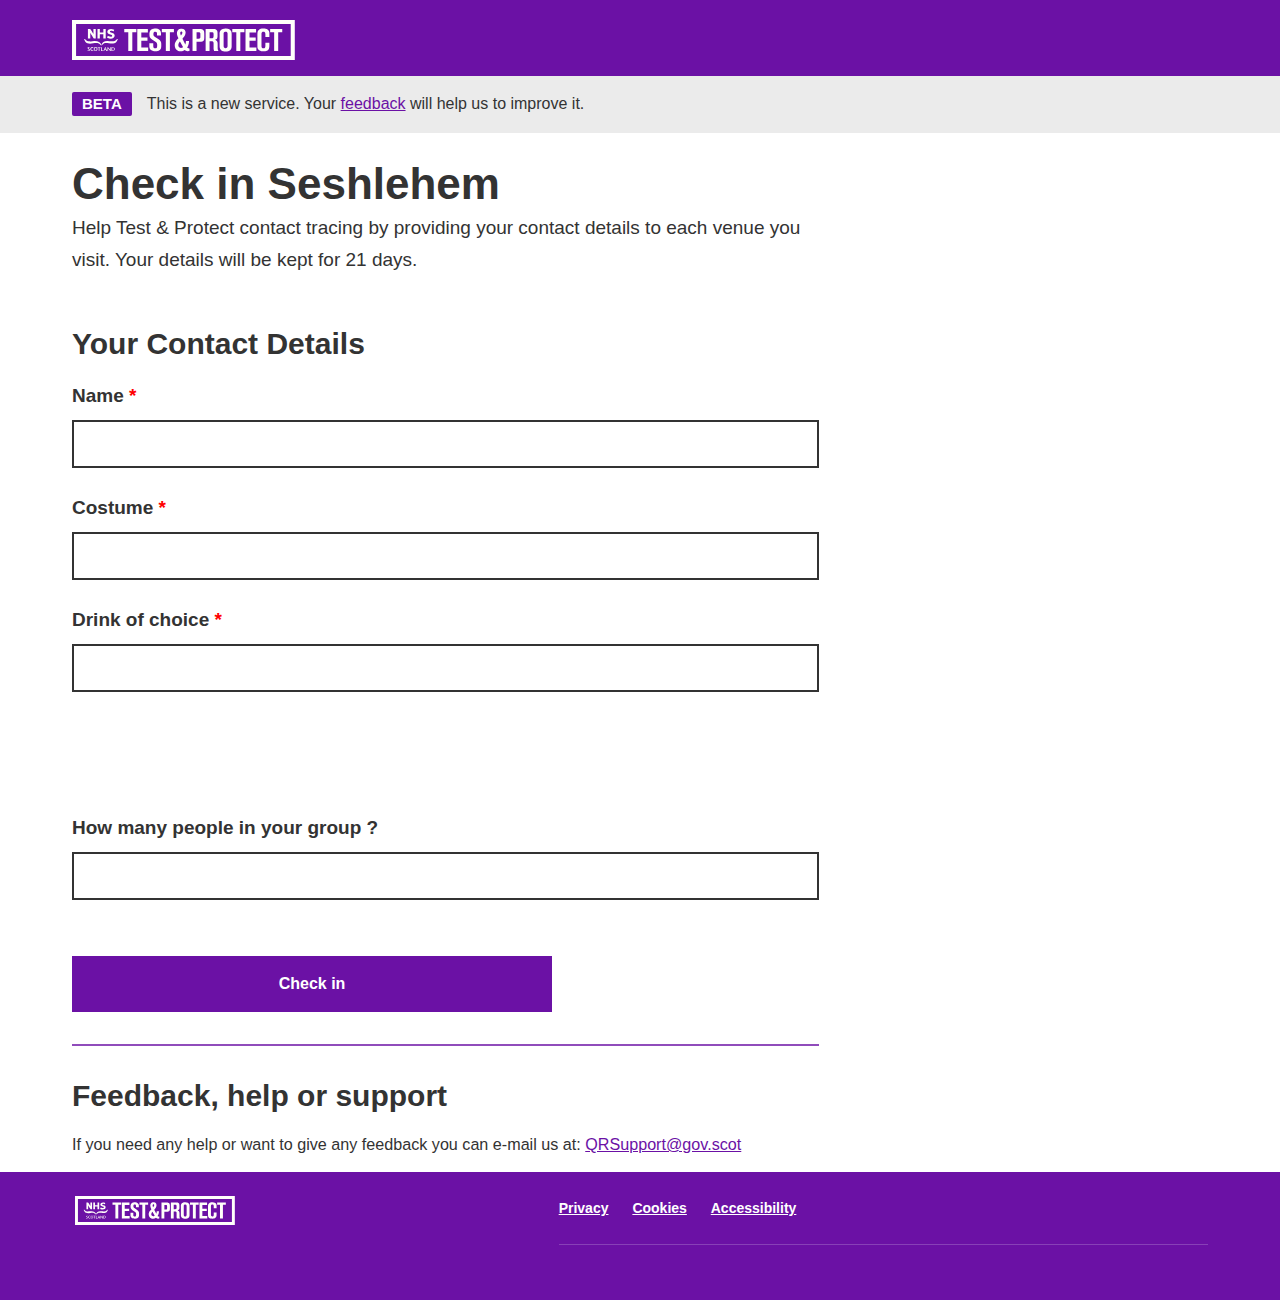
==== commit f9824cf1: "made some slight changes to form" ====
--- a/checkin.html
+++ b/checkin.html
@@ -138,7 +138,7 @@
         <div class="ds_page-header">
             <span class="ds_page-header__label  ds_content-label"></span>
 
-            <h1 class="ds_page-header__title">Check in Seshland</h1>
+            <h1 class="ds_page-header__title">Check in Seshlehem</h1>
             <p>
                 Help Test & Protect contact tracing by providing your contact details to each venue you visit.
                 Your details will be kept for 21 days.
@@ -161,12 +161,12 @@
             <input id="hdnIsoCode" name="isoCode" type="hidden" value="" />
             <input id="hdnfullNumber" name="fullNumber" type="hidden" value="" />
             <div>
-                <label class="ds_label" for="FirstName">First name <span style="color:red"> *</span></label>
+                <label class="ds_label" for="FirstName">Name<span style="color:red"> *</span></label>
                 <input type="text" class="ds_input" data-val="true" data-val-length="The First name value cannot exceed 35 characters. " data-val-length-max="35" data-val-required="The First name field is required." id="FirstName" maxlength="35" name="FirstName" value="" />
                 <span class="text-danger field-validation-valid" data-valmsg-for="FirstName" data-valmsg-replace="true"></span>
             </div>
             <div>
-                <label class="ds_label" for="Lastname">Last name <span style="color:red"> *</span></label>
+                <label class="ds_label" for="Lastname">Costume<span style="color:red"> *</span></label>
                 <input type="text" class="ds_input" data-val="true" data-val-length="The Last name value cannot exceed 35 characters. " data-val-length-max="35" data-val-required="The Last name field is required." id="Lastname" maxlength="35" name="Lastname" value="" />
                 <span class="text-danger field-validation-valid" style="font-weight: bold; color: red;" data-valmsg-for="Lastname" data-valmsg-replace="true"></span>
             </div>
@@ -183,10 +183,6 @@
                 <input type="text" class="ds_input" data-val="true" data-val-regex="Number of people in your group must be numeric and at least 1" data-val-regex-pattern="^[1-9][0-9]*$" id="numberofguests" name="numberofguests" value="" />
                 <span class="text-danger field-validation-valid" style="font-weight: bold; color: red;" data-valmsg-for="numberofguests" data-valmsg-replace="true"></span>
             </div>
-
-            <p>
-                <a href="#" onclick="myFunction()">Would you like us to contact you in another way?</a>
-            </p>
 
             <div id="addressDiv" style="display:none;">
 
@@ -203,13 +199,6 @@
                     <span class="text-danger field-validation-valid" style="font-weight: bold; color: red;" data-valmsg-for="address" data-valmsg-replace="true"></span>
                 </div>
 
-            </div>
-
-            <div class="ds_field-group">
-                <div class="ds_checkbox">
-                    <input class="ds_checkbox__input" id="rememberDetails" name="rememberDetails" type="checkbox" data-form="checkbox-rememberDetails" checked="checked" data-val="true" data-val-required="The rememberDetails field is required." value="true" />
-                    <label class="ds_checkbox__label" for="rememberDetails">Remember my details</label>
-                </div>
             </div>
 
 
